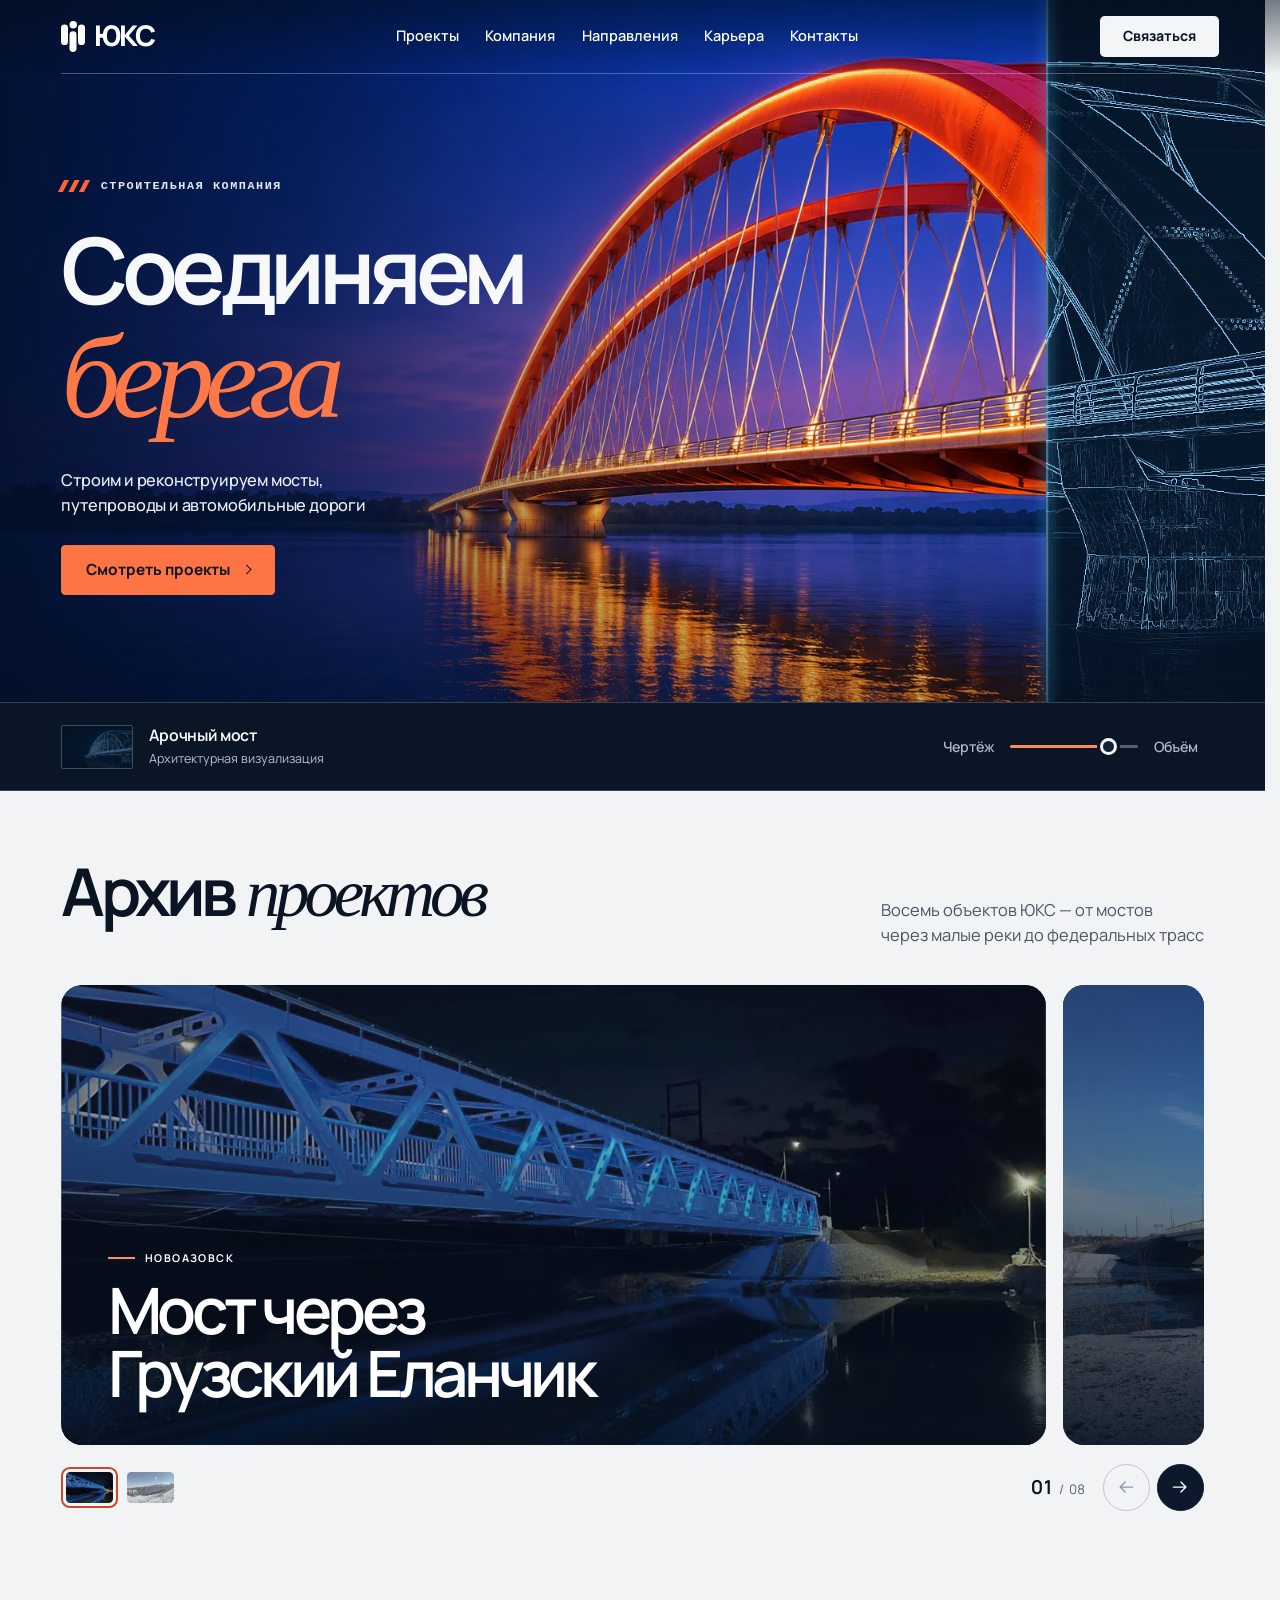
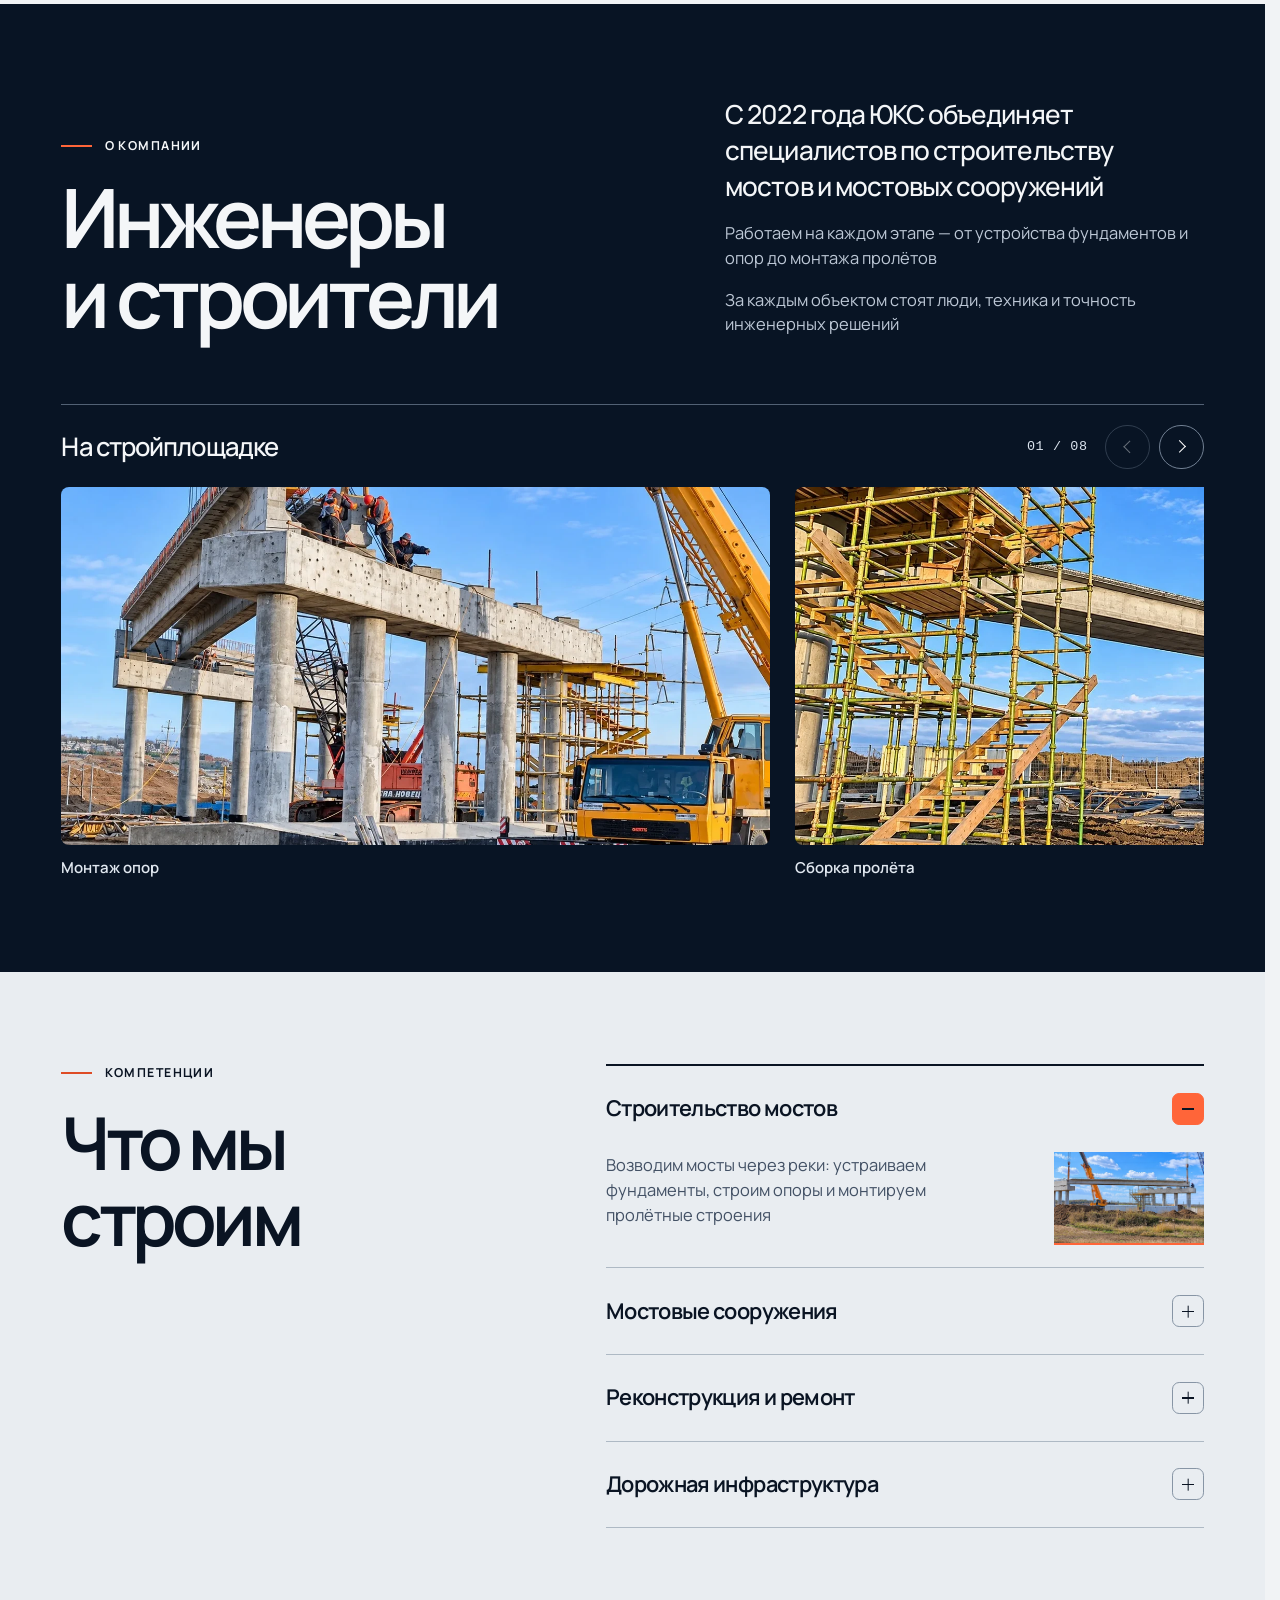
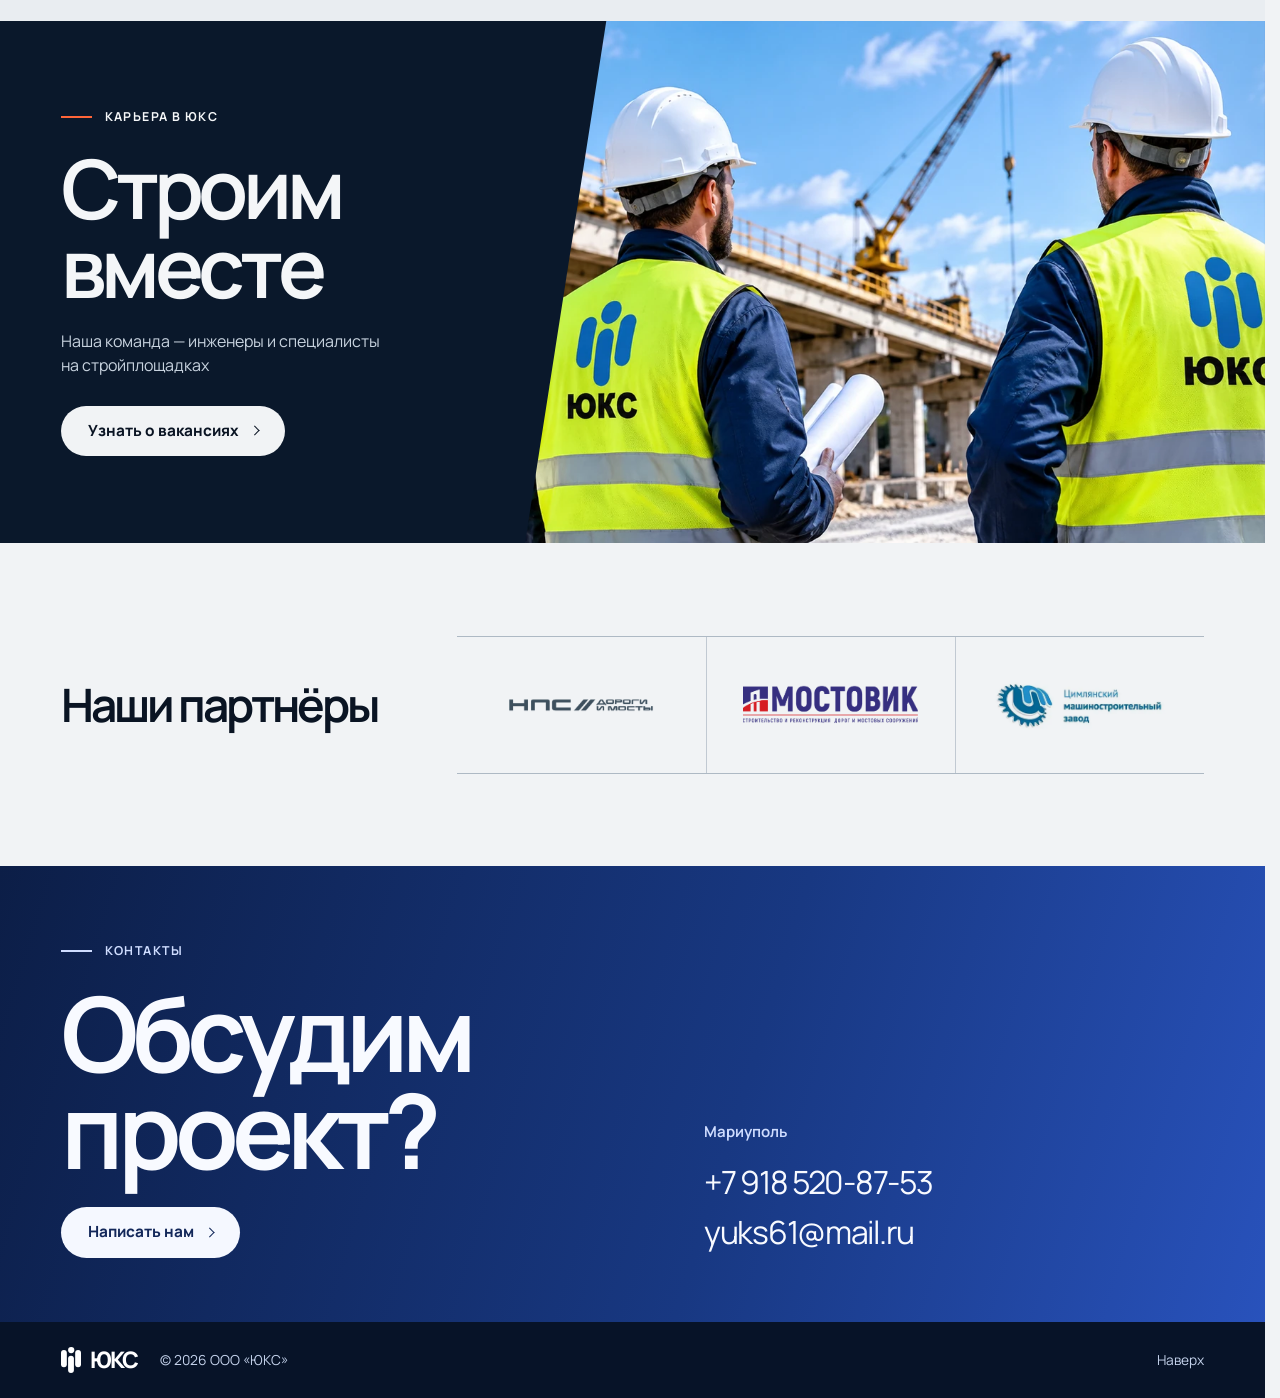
==== custom-design/index.html @ 638c7a61 "Publish both YUKS site designs and a shared preview page" ====
<!doctype html>
<html lang="ru">
<head>
  <meta charset="utf-8">
  <meta name="viewport" content="width=device-width, initial-scale=1">
  <meta name="theme-color" content="#081424">
  <meta name="description" content="Строительство, реконструкция и ремонт мостов: проекты, команда и контакты ЮКС">
  <title>ЮКС — мосты и транспортная инфраструктура</title>
  <link rel="icon" href="assets/favicon.svg" type="image/svg+xml">
  <link rel="preload" as="image" href="assets/bridge-atlas.webp" fetchpriority="high">
  <link rel="stylesheet" href="styles.css">
  <link rel="stylesheet" href="bridge-details.css">
  <link rel="stylesheet" href="chapters.css">
  <link rel="stylesheet" href="projects.css">
  <link rel="stylesheet" href="contact.css">
  <script src="app.js" defer></script>
  <script src="bridge-details.js" defer></script>
  <script src="motion.js" defer></script>
  <script src="projects.js" defer></script>
  <script src="contact.js" defer></script>
</head>
<body>
  <a class="skip" href="#main">Перейти к содержанию</a>
  <header class="mast" id="mast">
    <div class="frame mast-inner">
      <a class="brand" href="#home" aria-label="ЮКС — на главную"><img src="assets/logo-mark-white.svg" width="26" height="34" alt=""><span>ЮКС</span></a>
      <nav class="primary-nav" id="primary-nav" aria-label="Основное меню">
        <a href="#projects">Проекты</a><a href="#company">Компания</a><a href="#services">Направления</a><a href="#career">Карьера</a><a href="#contacts">Контакты</a>
      </nav>
      <div class="mast-actions">
        <button class="contact-top" type="button" data-contact aria-haspopup="dialog">Связаться</button>
        <button class="menu-switch" type="button" aria-expanded="false" aria-controls="primary-nav" aria-label="Открыть меню"><i></i><i></i></button>
      </div>
    </div>
  </header>
  <main id="main">
    <section class="hero" id="home" aria-labelledby="hero-title">
      <div class="bridge-stage">
        <div class="bridge-media" id="bridge-media">
          <div class="bridge-optics">
            <img class="bridge-render" width="1672" height="941" src="assets/bridge-atlas.webp" alt="Визуализация оранжевого арочного моста над рекой в синий час" fetchpriority="high">
            <div class="bridge-drawing" aria-hidden="true">
              <img width="1672" height="941" src="assets/bridge-lines.webp" alt="">
              <svg class="structure-notes" viewBox="0 0 1672 941" preserveAspectRatio="xMidYMid slice" aria-hidden="true">
                <g><circle cx="1380" cy="178" r="4"/><path d="M1380 178l-70 86h-164"/><text x="1146" y="251">Несущая арка</text></g>
                <g><circle cx="1294" cy="389" r="4"/><path d="M1294 389l58 -55h172"/><text x="1360" y="321">Подвески</text></g>
                <g><circle cx="1070" cy="593" r="4"/><path d="M1070 593l55 90h178"/><text x="1130" y="712">Пролётное строение</text></g>
              </svg>
            </div>
            <div class="scan-rule" aria-hidden="true"></div>
          </div>
          <div class="bridge-points" role="group" aria-label="Устройство моста"></div>
        </div>
        <div class="hero-shade" aria-hidden="true"></div>
        <div class="frame hero-inner">
          <div class="hero-copy">
            <p class="category hero-category"><span class="engine-mark" aria-hidden="true"></span>Строительная компания</p>
            <h1 id="hero-title"><span class="word-mask"><span>Соединяем</span></span> <span class="word-mask serif"><em>берега</em></span></h1>
            <p class="hero-lede">Строим и реконструируем мосты,<br> путепроводы и автомобильные дороги</p>
            <a class="pill hero-cta" href="#projects">Смотреть проекты</a>
          </div>
        </div>
      </div>
      <div class="instrument">
        <div class="frame instrument-inner">
          <div class="figure-credit">
            <img width="80" height="45" src="assets/bridge-lines.webp" alt="">
            <div><b>Арочный мост</b><span>Архитектурная визуализация</span></div>
          </div>
          <div class="compare-tools" role="group" aria-label="Сравнение чертежа и визуализации моста">
            <button type="button" data-mix="0" aria-controls="bridge-media">Чертёж</button>
            <label class="mix-control"><span class="sr-only">Переход от чертежа к объёмному виду</span><input type="range" min="0" max="100" step="1" value="100" aria-controls="bridge-media" id="bridge-mix"></label>
            <button type="button" data-mix="100" aria-controls="bridge-media">Объём</button>
          </div>
        </div>
      </div>
    </section>
    <section class="paper section projects" id="projects" aria-labelledby="projects-title">
      <div class="frame">
        <div class="section-heading" data-reveal="sequence">
          <h2 id="projects-title">Архив <em>проектов</em></h2>
          <p>Восемь объектов ЮКС — от мостов<br class="wide-only"> через малые реки до федеральных трасс</p>
        </div>
        <div id="project-catalog" data-reveal="panorama"></div>
        <noscript><p>Среди объектов ЮКС — мост через Кальмиус в Калиновке, сооружения на трассе А-289 и мост через Грузский Еланчик в Ивановке</p></noscript>
      </div>
    </section>
    <section class="company section" id="company" aria-labelledby="company-title">
      <div class="frame">
        <div class="company-grid">
          <div class="company-title" data-reveal="sequence">
            <p class="category"><span class="rule"></span>О компании</p>
            <h2 id="company-title">Инженеры<br> и строители</h2>
          </div>
          <div class="company-lede" data-reveal="sequence">
            <p>С 2022 года ЮКС объединяет специалистов по строительству мостов и мостовых сооружений</p>
            <p>Работаем на каждом этапе — от устройства фундаментов и опор до монтажа пролётов</p>
            <p>За каждым объектом стоят люди, техника и точность инженерных решений</p>
          </div>
        </div>
        <div class="field-gallery" data-gallery role="region" aria-label="Фоторепортаж со стройплощадки">
          <div class="gallery-top" data-reveal="sequence"><h3>На стройплощадке</h3><div class="gallery-tools"><span data-count>01 / 08</span><button type="button" class="round" data-prev aria-label="Предыдущая фотография"><i class="chevron back"></i></button><button type="button" class="round" data-next aria-label="Следующая фотография"><i class="chevron"></i></button></div></div>
          <div class="photo-track" data-track aria-label="Фотографии стройплощадки">
            <figure><img src="assets/about-construction.webp" width="1365" height="1022" loading="lazy" alt="Краны над бетонными опорами моста"><figcaption>Монтаж опор</figcaption></figure>
            <figure><img src="assets/gallery/slide-2.webp" width="1365" height="1022" loading="lazy" alt="Строительные леса и кран у мостового пролёта"><figcaption>Сборка пролёта</figcaption></figure>
            <figure><img src="assets/gallery/slide-3.webp" width="1365" height="1022" loading="lazy" alt="Автокран поднимает бетонную конструкцию"><figcaption>Подъём конструкции</figcaption></figure>
            <figure><img src="assets/gallery/slide-4.webp" width="1365" height="1022" loading="lazy" alt="Краны устанавливают длинную мостовую балку"><figcaption>Установка балки</figcaption></figure>
            <figure><img src="assets/gallery/slide-5.webp" width="935" height="701" loading="lazy" alt="Монтажник в страховочной привязи"><figcaption>Работа на высоте</figcaption></figure>
            <figure><img src="assets/gallery/slide-6.webp" width="941" height="705" loading="lazy" alt="Подъёмник под мостовым полотном"><figcaption>Под мостовым полотном</figcaption></figure>
            <figure><img src="assets/gallery/slide-7.webp" width="1086" height="814" loading="lazy" alt="Кран поднимает арматурный каркас"><figcaption>Армирование опоры</figcaption></figure>
            <figure><img src="assets/gallery/slide-8.webp" width="1365" height="1022" loading="lazy" alt="Бригада укладывает арматуру мостового полотна"><figcaption>Работа с арматурой</figcaption></figure>
          </div>
        </div>
      </div>
    </section>
    <section id="services" class="section paper" aria-labelledby="services-title">
      <div class="frame service-grid">
        <div data-reveal><p class="category"><span class="rule"></span>Компетенции</p><h2 id="services-title">Что мы<br> строим</h2></div>
        <div class="service-list" data-reveal>
          <details open>
            <summary>Строительство мостов<span aria-hidden="true"></span></summary>
            <div class="service-panel"><div class="service-body">
              <p>Возводим мосты через реки: устраиваем фундаменты, строим опоры и монтируем пролётные строения</p>
              <div class="service-photo"><img src="assets/gallery/slide-4.webp" alt="Монтаж мостовой балки двумя кранами" width="1365" height="1022" loading="lazy" decoding="async"></div>
            </div></div>
          </details>
          <details>
            <summary>Мостовые сооружения<span aria-hidden="true"></span></summary>
            <div class="service-panel"><div class="service-body">
              <p>Строим путепроводы и другие инженерные сооружения в составе транспортной инфраструктуры</p>
              <div class="service-photo"><img src="assets/gallery/slide-2.webp" alt="Строительные леса у мостового пролёта" width="1365" height="1022" loading="lazy" decoding="async"></div>
            </div></div>
          </details>
          <details>
            <summary>Реконструкция и ремонт<span aria-hidden="true"></span></summary>
            <div class="service-panel"><div class="service-body">
              <p>При реконструкции мостовых переходов демонтируем старые конструкции и устанавливаем новые</p>
              <div class="service-photo"><img src="assets/projects/kalinovka.webp" alt="Обновлённый мост через Кальмиус в Калиновке" width="1760" height="679" loading="lazy" decoding="async"></div>
            </div></div>
          </details>
          <details>
            <summary>Дорожная инфраструктура<span aria-hidden="true"></span></summary>
            <div class="service-panel"><div class="service-body">
              <p>Участвуем в развитии автомобильных дорог и транспортных коридоров, включая мостовые сооружения на федеральных трассах</p>
              <div class="service-photo"><img src="assets/projects/a289.webp" alt="Вид сверху на трассу А-289" width="1058" height="939" loading="lazy" decoding="async"></div>
            </div></div>
          </details>
        </div>
      </div>
    </section>
    <section class="career" id="career" aria-labelledby="career-title">
      <div class="frame career-grid">
        <div class="career-photo"><img data-reveal="panorama" src="assets/team-workers.webp" width="1785" height="735" loading="lazy" alt="Специалисты ЮКС на стройплощадке у моста"></div>
        <div class="career-copy" data-reveal="sequence">
          <p class="category"><span class="rule"></span>Карьера в ЮКС</p>
          <h2 id="career-title">Строим<br> вместе</h2>
          <p>Наша команда — инженеры и специалисты на стройплощадках</p>
          <button class="pill accent" type="button" data-contact="Вакансии" aria-haspopup="dialog">Узнать о вакансиях</button>
        </div>
      </div>
    </section>
    <section class="section partners paper" id="partners" aria-labelledby="partners-title">
      <div class="frame">
        <h2 class="partner-heading" id="partners-title" data-reveal>Наши партнёры</h2>
        <ul class="partner-list" data-reveal="sequence">
          <li><img src="assets/partner-nps.webp" alt="НПС — Дороги и мосты" width="360" height="180" loading="lazy"></li>
          <li><img src="assets/partner-mostovik.webp" alt="Мостовик" width="361" height="78" loading="lazy"></li>
          <li><img src="assets/partner-tsmz.webp" alt="Цимлянский машиностроительный завод" width="371" height="118" loading="lazy"></li>
        </ul>
      </div>
    </section>
  </main>
  <footer id="contacts" class="footer">
    <div class="frame">
      <div class="footer-main">
        <div data-reveal="sequence"><p class="category"><span class="rule"></span>Контакты</p><h2>Обсудим<br> проект?</h2><button class="pill accent" type="button" data-contact aria-haspopup="dialog">Написать нам</button></div>
        <address data-reveal="sequence"><span>Мариуполь</span><a href="tel:+79185208753">+7 918 520-87-53</a><a href="mailto:yuks61@mail.ru">yuks61@mail.ru</a></address>
      </div>
      <div class="footer-end"><a class="brand" href="#home" aria-label="ЮКС — на главную"><img src="assets/logo-mark-white.svg" width="22" height="29" alt=""><span>ЮКС</span></a><small>© 2026 ООО «ЮКС»</small><a href="#home">Наверх</a></div>
    </div>
  </footer>
  <dialog id="contact-dialog" aria-labelledby="contact-dialog-title"></dialog>
</body>
</html>
---- custom-design/styles.css ----
@font-face {
  font-family: Manrope;
  src: url("assets/fonts/manrope-variable.ttf") format("truetype");
  font-weight: 200 800;
  font-display: swap;
}

:root {
  --paper: #f1f3f5;
  --ink: #0a1423;
  --sub: #495664;
  --signal: #ff6539;
  --dark: #081424;
  --gutter: clamp(1.15rem, 4.8vw, 6.25rem);
  --header: 4.6rem;
  --ease: cubic-bezier(.2,.78,.22,1);
  font: 100%/1.5 Manrope, -apple-system, BlinkMacSystemFont, "Segoe UI", sans-serif;
  font-optical-sizing: auto;
  color: var(--ink);
  background: var(--paper);
  scroll-behavior: smooth;
  scroll-padding-top: calc(var(--header) + .65rem);
  scrollbar-gutter: stable;
}

*, *::before, *::after { box-sizing: border-box; }
body, h1, h2, h3, p, ul, figure { margin: 0; }
body { min-width: 0; }
a { color: inherit; text-decoration: none; }
button, input, textarea, select { font: inherit; }
button { cursor: pointer; }
img { display: block; max-width: 100%; }
:focus-visible { outline: 3px solid #287ebb; outline-offset: 4px; }
.hero :focus-visible, .mast :focus-visible, .company :focus-visible, .career :focus-visible, .footer :focus-visible { outline-color: var(--signal); }
::selection { color: #081424; background: #ff6539; }
.skip { position: fixed; top: .6rem; left: 1rem; z-index: 20; transform: translateY(-180%); background: var(--signal); color: var(--ink); padding: .65rem 1rem; border-radius: .5rem; }
.skip:focus { transform: none; }
.frame { width: min(calc(100% - var(--gutter) * 2), 97rem); margin-inline: auto; }
.paper { background: var(--paper); }
.section { padding-block: clamp(4.65rem, 7.2vw, 8.2rem); }
.category { display: flex; align-items: center; gap: .8rem; font-size: .77rem; font-weight: 700; line-height: 1.45; letter-spacing: .115em; text-transform: uppercase; }
.rule { display: inline-block; flex: 0 0 1.9rem; width: 1.9rem; height: 2px; background: var(--signal); }
.paper .rule { background: #de4c26; }
h1, h2, h3 { text-wrap: balance; }
h2 { font-size: clamp(3.05rem, 5.15vw, 6.15rem); font-weight: 650; line-height: 1.035; letter-spacing: -.065em; }
.pill, .contact-top {
  display: inline-flex; align-items: center; justify-content: center; min-height: 3.15rem; padding: .8rem 1.65rem;
  border: 0; border-radius: 100vw; font-weight: 730; font-size: .96rem; line-height: 1.3;
  transition: background .2s, transform .24s var(--ease), color .2s;
}
.accent { background: var(--signal); color: #111728; }
.accent:hover { background: #ff875d; }
.pill:active, .contact-top:active, .round:active { transform: scale(.96); }

.mast { position: fixed; inset: 0 0 auto; z-index: 8; color: white; transition: background .3s, box-shadow .3s; }
.mast.is-solid, .mast.menu-open { background: rgb(7 18 33 / 94%); backdrop-filter: blur(19px) saturate(1.2); box-shadow: 0 5px 22px rgb(13 20 15 / .09); }
.mast-inner { display: flex; align-items: center; justify-content: space-between; gap: 2rem; min-height: var(--header); border-bottom: 1px solid rgb(255 255 255 / .29); }
.is-solid .mast-inner, .menu-open .mast-inner { border-bottom-color: transparent; }
.brand { display: inline-flex; align-items: center; gap: .55rem; flex-shrink: 0; width: max-content; color: #fff; }
.brand img { height: 1.96rem; width: auto; }
.brand span { font-size: 1.78rem; font-weight: 800; letter-spacing: -.075em; line-height: 1; }
.primary-nav, .mast-actions { display: flex; align-items: center; }
.primary-nav { gap: clamp(1rem, 2.05vw, 2.75rem); }
.primary-nav a { position: relative; font-size: .91rem; font-weight: 570; padding-block: .65rem; }
.primary-nav a::after { content: ""; position: absolute; bottom: .36rem; left: 0; right: 0; height: 1px; background: var(--signal); transform: scaleX(0); transform-origin: left; transition: transform .25s var(--ease); }
.primary-nav a:hover::after, .primary-nav a:focus-visible::after, .primary-nav a[aria-current="location"]::after { transform: scaleX(1); }
.mast-actions { gap: .6rem; }
.contact-top { min-height: 2.6rem; padding: .65rem 1.35rem; border: 1px solid rgb(255 255 255 / .6); background: rgb(25 31 27 / .15); color: #fff; font-size: .88rem; }
.contact-top:hover { background: white; color: var(--ink); }
.menu-switch { display: none; }

.gallery-tools { display: flex; align-items: center; gap: .55rem; }
.gallery-tools [data-count] { font-variant-numeric: tabular-nums; white-space: nowrap; }
.round { display: grid; place-items: center; width: 2.8rem; height: 2.8rem; padding: 0; border: 1px solid rgb(255 255 255 / .48); border-radius: 50%; color: white; background: rgb(18 26 22 / .25); transition: transform .2s var(--ease), background .2s, opacity .2s; }
.round:hover:enabled { background: rgb(255 255 255 / .2); }
.round:disabled { opacity: .38; cursor: default; }
.chevron { display: block; width: .58rem; height: .58rem; border-top: 1.7px solid currentColor; border-right: 1.7px solid currentColor; transform: translateX(-.13rem) rotate(45deg); }
.chevron.back { transform: translateX(.13rem) rotate(-135deg); }
.section-heading { display: flex; justify-content: space-between; align-items: flex-end; gap: 2rem; margin-bottom: clamp(2rem, 3.6vw, 3.75rem); }
.section-heading p { color: var(--sub); font-size: 1.03rem; line-height: 1.5; padding-bottom: .2rem; }
.projects { padding-top: clamp(3.5rem, 5.15vw, 6rem); }
.company, .footer { background: var(--dark); color: #f4f5ed; }
.company-grid, .service-grid { display: grid; grid-template-columns: 1fr 1fr; gap: clamp(2rem, 8vw, 10rem); }
.company-title h2, .service-grid h2, .career h2, .footer h2 { margin-top: 1.45rem; }
.company-lede { align-self: end; max-width: 39rem; }
.company-lede p:first-child { font-size: clamp(1.4rem, 2.05vw, 2.25rem); letter-spacing: -.036em; line-height: 1.38; font-weight: 520; }
.company-lede p + p { margin-top: 1.05rem; font-size: 1.03rem; color: #c3cbc4; }
.field-gallery { margin-top: clamp(3.3rem, 5.2vw, 6.25rem); border-top: 1px solid #49534b; }
.gallery-top { padding: 1.25rem 0 1.1rem; display: flex; justify-content: space-between; align-items: center; gap: 1rem; }
.gallery-top h3 { font-size: clamp(1.35rem, 2vw, 2rem); line-height: 1.2; font-weight: 550; letter-spacing: -.035em; }
.gallery-tools [data-count] { font-size: .84rem; margin-right: .55rem; color: #d6ded6; }
.photo-track { display: flex; gap: clamp(.75rem, 1.3vw, 1.4rem); overflow-x: auto; scroll-snap-type: x mandatory; scrollbar-width: none; overscroll-behavior-x: contain; cursor: grab; }
.photo-track::-webkit-scrollbar { display: none; }
.photo-track figure { position: relative; flex: 0 0 52%; min-width: 0; overflow: hidden; border-radius: 1rem; aspect-ratio: 1.76; background: #384439; scroll-snap-align: start; }
.photo-track img { width: 100%; height: 100%; object-fit: cover; object-position: center 55%; }
.photo-track figcaption { position: absolute; inset: auto 0 0; padding: 3rem 1.35rem 1.1rem; background: linear-gradient(transparent, rgb(8 14 11 / .8)); font-size: 1rem; font-weight: 600; }
.service-grid { grid-template-columns: .88fr 1.12fr; }
.service-list { border-top: 1px solid #adb4aa; }
.service-list details { border-bottom: 1px solid #b7beb4; }
.service-list summary { display: flex; align-items: center; justify-content: space-between; gap: 1rem; min-height: 5rem; padding-block: 1.1rem; font-size: clamp(1.15rem, 1.7vw, 1.9rem); letter-spacing: -.03em; font-weight: 630; cursor: pointer; list-style: none; }
.service-list summary::-webkit-details-marker { display: none; }
.service-list summary span { position: relative; flex: 0 0 2rem; height: 2rem; border: 1px solid #aab1a6; border-radius: 50%; transition: background .25s; }
.service-list summary span::before, .service-list summary span::after { content: ""; position: absolute; top: calc(50% - .6px); left: 30%; width: 40%; height: 1.35px; background: var(--ink); }
.service-list summary span::after { rotate: 90deg; transition: rotate .22s var(--ease); }
.service-list details[open] summary span { background: #e0ebcd; }
.service-list details[open] summary span::after { rotate: 0deg; }
.service-list details p { color: var(--sub); max-width: 34rem; margin: -.2rem 2.5rem 1.5rem 0; font-size: 1.03rem; }
.career { background: var(--paper); color: #f6f7f0; }
.career-grid { display: grid; grid-template-columns: 1.1fr 1fr; overflow: hidden; border-radius: 1.4rem; background: #263429; }
.career-photo { min-height: 26rem; overflow: hidden; position: relative; }
.career-photo img { position: absolute; width: 100%; height: 100%; object-fit: cover; object-position: 65% center; }
.career-copy { align-self: center; padding: clamp(2.25rem, 4.3vw, 5rem); }
.career-copy > p:not(.category) { color: #d1d9cd; margin: 1.35rem 0 1.8rem; }
.partner-heading { font-size: clamp(2.2rem, 3.6vw, 4.2rem); }
.partner-list { margin-top: 2rem; border-block: 1px solid #c6cbbf; display: grid; grid-template-columns: repeat(3,1fr); list-style: none; padding: 0; }
.partner-list li { display: grid; place-items: center; padding: 1rem 2rem; min-height: 8.5rem; }
.partner-list li + li { border-left: 1px solid #c6cbbf; }
.partner-list img { width: auto; height: auto; max-height: 5rem; max-width: min(95%, 13rem); mix-blend-mode: multiply; }
.footer { padding: clamp(3.8rem,6vw,7.2rem) 0 0; }
.footer-main { display: grid; grid-template-columns: 1.2fr 1fr; gap: 2rem; align-items: end; padding-bottom: clamp(3.25rem, 5vw, 6rem); }
.footer-main .pill { margin-top: 1.8rem; }
.footer address { display: flex; flex-direction: column; align-items: flex-start; gap: .3rem; font-style: normal; padding-bottom: .2rem; }
.footer address span { color: #bbc6b9; margin-bottom: .7rem; }
.footer address a { font-size: clamp(1.45rem, 2.5vw, 3rem); letter-spacing: -.04em; line-height: 1.4; }
.footer address a:hover, .footer-end > a:last-child:hover { color: var(--signal); }
.footer-end { display: flex; align-items: center; gap: 1.4rem; padding-block: 1.6rem; border-top: 1px solid #49534b; }
.footer-end .brand img { height: 1.6rem; }
.footer-end .brand span { font-size: 1.42rem; }
.footer-end small, .footer-end > a:last-child { color: #cad3ca; font-size: .86rem; }
.footer-end > a:last-child { margin-left: auto; }

@media (max-width: 52rem) {
  :root { --header: 4.15rem; }
  .mast-inner { gap: 1rem; }
  .menu-switch { display: flex; flex-direction: column; gap: 5px; align-items: center; justify-content: center; width: 2.8rem; height: 2.8rem; appearance: none; border: 1px solid rgb(255 255 255 / .5); border-radius: 50%; background: transparent; color: white; }
  .menu-switch i { display: block; width: 16px; height: 1.5px; background: currentColor; transition: transform .2s var(--ease); }
  .menu-open .menu-switch i:first-child { transform: translateY(3.25px) rotate(45deg); }
  .menu-open .menu-switch i:last-child { transform: translateY(-3.25px) rotate(-45deg); }
  .primary-nav { display: none; position: absolute; inset: 100% 0 auto; padding: .5rem var(--gutter) 1.1rem; background: #081424; border-radius: 0 0 1.2rem 1.2rem; box-shadow: 0 1.4rem 2.6rem rgb(0 0 0 / .18); max-height: calc(100dvh - var(--header)); overflow-y: auto; }
  .menu-open .primary-nav { display: grid; gap: 0; animation: menu-in .23s var(--ease); }
  @keyframes menu-in { from { opacity: .2; translate: 0 -.5rem; } }
  .primary-nav a { display: block; padding: .8rem 0; font-size: 1.05rem; }
  .primary-nav a + a { border-top: 1px solid #344355; }
  .primary-nav a::after { display: none; }
  .company-grid, .service-grid { gap: 2.5rem; }
}
@media (max-width: 43rem) {
  :root { --gutter: clamp(1.15rem, 5.2vw, 2rem); scrollbar-gutter: auto; }
  .brand img { height: 1.6rem; }
  .brand span { font-size: 1.55rem; }
  .contact-top { min-height: 2.65rem; padding-inline: 1.05rem; }
  h2 { font-size: clamp(2.7rem, 9vw, 3.95rem); }
  .section { padding-block: 3.8rem; }
  .projects { padding-top: 3.1rem; }
  .section-heading, .company-grid, .service-grid, .career-grid, .footer-main { display: grid; grid-template-columns: minmax(0,1fr); }
  .section-heading { align-items: start; gap: .9rem; margin-bottom: 1.75rem; }
  .wide-only { display: none; }
  .company-grid, .service-grid { gap: 1.6rem; }
  .company-title h2, .service-grid h2, .career h2, .footer h2 { margin-top: 1rem; }
  .field-gallery { margin-top: 2.5rem; }
  .gallery-top { padding-top: 1rem; }
  .gallery-top h3 { font-size: 1.18rem; }
  .gallery-tools { gap: .3rem; }
  .gallery-tools [data-count] { margin-right: .3rem; font-size: .74rem; }
  .photo-track figure { flex-basis: 86%; aspect-ratio: 1.33; }
  .service-list summary { min-height: 4.1rem; }
  .career-photo { min-height: auto; aspect-ratio: 1.58; }
  .career-copy { padding: 2.1rem 1.4rem 2.4rem; }
  .partner-list li { min-height: 5.5rem; padding: .65rem; }
  .partner-list img { max-height: 3rem; }
  .footer-main { gap: 2.25rem; }
  .footer-end { gap: .75rem; }
}
@media (max-width: 23rem) {
  .gallery-tools [data-count] { display: none; }
}
@media (prefers-reduced-motion: reduce) {
  :root { scroll-behavior: auto; }
  *, *::before, *::after { animation-duration: .01ms !important; animation-delay: 0s !important; transition-duration: .01ms !important; scroll-behavior: auto !important; }
}
@media (prefers-reduced-transparency: reduce), (prefers-contrast: more) {
  .mast, .mast.is-solid, .mast.menu-open { background: #081424; backdrop-filter: none; }
  .round { background: #081424; border-color: #fff; }
}

/* The rendering and the registered drawing share one optical plane. */
.sr-only { position: absolute; width: 1px; height: 1px; padding: 0; margin: -1px; overflow: hidden; clip-path: inset(50%); white-space: nowrap; }
.mast { background: linear-gradient(180deg, rgb(3 14 29 / .53), transparent); }
.mast-inner { border-bottom-color: rgb(220 234 251 / .3); }
.brand { gap: .56rem; }
.mast .brand span { font-weight: 800; }
.contact-top { color: #0b1728; background: #f3f5f7; border-color: transparent; border-radius: .3rem; padding-inline: 1.35rem; }
.contact-top:hover { color: #0a1423; background: var(--signal); }
.hero { --mix: 100%; background: #071629; color: #f7f8fa; }
.bridge-stage { position: relative; isolation: isolate; overflow: hidden; --bridge-camera: translate3d(var(--drift-x, 0px), var(--drift-y, 0px), 0) scale(var(--bridge-zoom, 1)); }
.bridge-media, .bridge-optics, .bridge-drawing, .bridge-optics img, .structure-notes, .hero-shade { position: absolute; inset: 0; width: 100%; height: 100%; }
.bridge-media { overflow: hidden; background: #0a2250; transform: translate3d(0, var(--depth-scroll, 0px), 0); }
.bridge-optics { transform: var(--bridge-camera); }
.bridge-optics img { object-fit: cover; object-position: center; }
.bridge-drawing { clip-path: inset(0 0 0 var(--mix)); }
.structure-notes { opacity: var(--note-opacity, 0); fill: #e5f4ff; font-family: ui-monospace, Consolas, monospace; font-size: 18px; letter-spacing: .025em; }
.structure-notes path { fill: none; stroke: #c6e4ff; stroke-width: 1.3; }
.structure-notes circle { fill: #ff804e; stroke: #ffa37e; stroke-width: 1; }
.scan-rule { position: absolute; left: var(--mix); inset-block: 0; width: 1px; opacity: 0; pointer-events: none; background: #a3e2ff; box-shadow: 0 0 13px 3px #56c9ff85; }
.hero.is-comparing .scan-rule { opacity: .8; }
.hero-shade { pointer-events: none; background: linear-gradient(90deg, rgb(4 14 36 / .86) 0%, rgb(5 15 42 / .62) 24%, rgb(4 15 35 / .22) 45%, transparent 63%), linear-gradient(0deg, rgb(4 16 32 / .3), transparent 18%); }
.hero-inner { min-height: clamp(37.5rem, 78svh, 57rem); display: flex; align-items: center; position: relative; padding-block: calc(var(--header) + 2.3rem) 2.5rem; pointer-events: none; }
.hero-copy { max-width: 65%; pointer-events: auto; transform: translate3d(0,var(--depth-copy, 0px),0); }
.hero-category { font-family: ui-monospace, Consolas, monospace; font-size: .74rem; font-weight: 550; line-height: 1.45; letter-spacing: .13em; color: #e3e8f4; margin-bottom: clamp(1.5rem, 2.3vw, 2.8rem); }
.engine-mark { width: 1.65rem; height: .75rem; display: inline-block; transform: skew(-27deg); border-inline: 5px solid var(--signal); position: relative; }
.engine-mark::after { content: ""; position: absolute; inset: 0 auto 0 50%; width: 5px; translate: -50% 0; background: var(--signal); }
.hero h1 { font-size: clamp(4.3rem, 7.15vw, 9rem); letter-spacing: -.071em; line-height: .99; font-weight: 650; }
.word-mask { display: block; width: max-content; max-width: 100%; overflow: hidden; padding: .07em .07em .09em 0; margin-block: -.07em -.09em; }
.word-mask > * { display: block; }
.word-mask.serif { margin-top: -.02em; padding-bottom: .2em; margin-bottom: -.16em; overflow: visible; }
.serif em { color: #ff7948; font-family: Georgia, "Times New Roman", serif; font-weight: 400; font-style: italic; font-size: 1.29em; letter-spacing: -.076em; line-height: .97; }
.hero-lede { font-size: clamp(1.02rem, 1.26vw, 1.32rem); font-weight: 510; line-height: 1.55; letter-spacing: -.012em; color: #ebeff8; margin-block: clamp(1.45rem, 2.2vw, 2.3rem) clamp(1.4rem, 2.1vw, 2.1rem); }
.hero-cta { pointer-events: auto; min-height: 3.1rem; padding-inline: 1.55rem; background: #ff7445; color: #101827; border-radius: .28rem; }
.hero-cta:hover { background: #ffa079; transform: translateY(-2px); }
.hero-cta:active { transform: scale(.97); }
.instrument { background: #0a1626; border-block: 1px solid #354254; }
.instrument-inner { min-height: 5.45rem; display: flex; align-items: center; justify-content: space-between; gap: 1.25rem; }
.figure-credit, .compare-tools { display: flex; align-items: center; }
.figure-credit { gap: 1rem; }
.figure-credit img { width: 4.45rem; height: 2.75rem; border: 1px solid #3a5066; object-fit: cover; border-radius: .12rem; }
.figure-credit b, .figure-credit span { display: block; }
.figure-credit b { font-size: .99rem; font-weight: 640; letter-spacing: -.02em; }
.figure-credit span { margin-top: .12rem; font-size: .78rem; color: #b3c2d3; }
.compare-tools { gap: .65rem; }
.compare-tools button { background: transparent; border: 0; min-height: 2.75rem; padding: .4rem .35rem; color: #adbbcb; font-weight: 560; font-size: .89rem; transition: color .2s; }
.compare-tools button[aria-pressed="true"], .compare-tools button:hover { color: #fff; }
.mix-control { display: grid; width: clamp(6rem, 10vw, 10rem); align-items: center; position: relative; height: 2.75rem; }
.mix-control input { width: 100%; margin: 0; height: 2.75rem; appearance: none; background: transparent; cursor: ew-resize; accent-color: #ff8152; }
.mix-control input::-webkit-slider-runnable-track { height: 3px; border-radius: 2px; background: linear-gradient(90deg, #ff895a var(--mix), #526177 var(--mix)); }
.mix-control input::-webkit-slider-thumb { appearance: none; width: 1.06rem; height: 1.06rem; border-radius: 100%; margin-top: calc((3px - 1.06rem) / 2); border: 3px solid #f9f6f1; background: #112337; box-shadow: 0 0 0 3px #0a1626; }
.mix-control input::-moz-range-track { height: 3px; background: #526177; }
.mix-control input::-moz-range-progress { height: 3px; background: #ff895a; }
.mix-control input::-moz-range-thumb { width: .75rem; height: .75rem; border-radius: 50%; border: 3px solid #f9f6f1; background: #112337; }
.projects .section-heading { align-items: end; }
.projects .section-heading h2 { letter-spacing: -.073em; }

@media (prefers-reduced-motion: no-preference) {
  .hero-category, .hero-lede, .hero-cta { animation: hero-rise .85s var(--ease) backwards; }
  .hero-lede { animation-delay: .19s; }
  .hero-cta { animation-delay: .29s; }
  .word-mask > * { animation: headline-in 1.15s cubic-bezier(.16,.78,.22,1) backwards; }
  .word-mask.serif > * { animation-delay: .12s; }
  @keyframes headline-in { from { opacity: 0; transform: translateY(.33em) rotate(2deg); transform-origin: left bottom; } to { opacity: 1; transform: none; } }
  @keyframes hero-rise { from { opacity: 0; translate: 0 .75rem; } to { opacity: 1; translate: 0 0; } }
}
@media (min-width: 43.01rem) and (max-width: 62rem) {
  .hero h1 { font-size: clamp(3.9rem, 7.6vw, 5.7rem); }
  .hero-inner { min-height: clamp(33rem, 72svh, 42rem); }
}
@media (max-width: 43rem) {
  .mast { background: #081729; }
  .mast-inner { border-bottom-color: #354254; }
  .menu-switch { border-radius: .3rem; }
  .contact-top { padding-inline: .95rem; }
  .bridge-stage { background: #081729; }
  .hero-inner { display: block; min-height: auto; padding-top: calc(var(--header) + clamp(2rem, 6.3vw, 3.2rem)); padding-bottom: clamp(14rem, 52vw, 23rem); }
  .hero-copy { max-width: none; }
  .hero-category { font-size: .69rem; margin-bottom: 1.08rem; }
  .hero h1 { font-size: clamp(3.28rem, 11.65vw, 5rem); }
  .serif em { font-size: 1.27em; }
  .hero-lede { font-size: 1rem; line-height: 1.48; margin-block: 1rem 1.1rem; }
  .hero-cta { min-height: 2.8rem; font-size: .87rem; padding-inline: 1.15rem; }
  .bridge-media { inset: auto 0 0; height: clamp(17rem, 68vw, 29rem); mask-image: linear-gradient(0deg, #000 0% 64%, transparent 100%); }
  .bridge-optics img { object-position: center; }
  .hero-shade { background: none; }
  .structure-notes { font-size: 24px; }
  .instrument-inner { padding-block: .75rem; min-height: 4.4rem; gap: .6rem; }
  .figure-credit { gap: .55rem; }
  .figure-credit img { display: none; }
  .figure-credit b { font-size: .9rem; }
  .figure-credit span { font-size: .69rem; }
  .compare-tools { gap: .25rem; }
  .mix-control { width: clamp(3.3rem, 13vw, 5.4rem); }
  .compare-tools button { font-size: .78rem; }
}
@media (max-width: 23rem) {
  .instrument-inner { flex-wrap: wrap; gap: .15rem .55rem; }
  .figure-credit span { max-width: 8.5rem; line-height: 1.22; }
  .compare-tools button { padding-inline: .15rem; }
}
@media (hover: hover) and (pointer: fine) and (min-width: 700px) and (prefers-reduced-motion: no-preference) {
  .bridge-stage { --bridge-zoom: 1.055; }
}
@media (prefers-reduced-motion: reduce) { .bridge-optics, .bridge-media, .hero-copy { transform: none; } }

@media (prefers-reduced-motion: no-preference) {
  .pill::after {
    content: "";
    width: .48em;
    height: .48em;
    margin-left: .8em;
    border: solid currentColor;
    border-width: 1.6px 1.6px 0 0;
    transform: rotate(45deg);
    transition: transform .3s var(--ease);
  }
  .pill:is(:hover, :focus-visible)::after { transform: translateX(.23em) rotate(45deg); }
  .compare-tools button { position: relative; }
  .compare-tools button::after {
    content: "";
    position: absolute;
    inset: auto .35rem .35rem;
    height: 2px;
    background: var(--signal);
    transform: scaleX(0);
    transition: transform .35s var(--ease);
  }
  .compare-tools button[aria-pressed="true"]::after { transform: scaleX(1); }
  .gallery-tools .round .chevron { transition: translate .22s var(--ease); }
  .gallery-tools .round:enabled:hover .chevron { translate: 2px 0; }
  .gallery-tools .round:enabled:hover .chevron.back { translate: -2px 0; }
}
@media (max-width: 52rem) and (prefers-reduced-motion: no-preference) {
  @supports (transition-behavior: allow-discrete) {
    .primary-nav {
      opacity: 0;
      clip-path: inset(0 0 100% round 0 0 1.2rem 1.2rem);
      transition: opacity .24s, clip-path .4s var(--ease), display .4s allow-discrete;
    }
    .menu-open .primary-nav {
      opacity: 1;
      animation: none;
      clip-path: inset(0 0 0 round 0 0 1.2rem 1.2rem);
    }
    @starting-style {
      .menu-open .primary-nav { opacity: 0; clip-path: inset(0 0 100% round 0 0 1.2rem 1.2rem); }
    }
  }
}
@media (prefers-contrast: more), (prefers-reduced-transparency: reduce) { .mast, .mast.is-solid, .mast.menu-open { background: #07121e; } }
---- custom-design/bridge-details.css ----
.bridge-points {
  position: absolute;
  z-index: 2;
  pointer-events: none;
  transform-origin: center;
  transform: translate3d(0, var(--depth-scroll, 0px), 0) var(--bridge-camera);
}

.bridge-point {
  position: absolute;
  display: grid;
  place-items: center;
  width: 2.75rem;
  height: 2.75rem;
  margin: 0;
  border: 0;
  padding: 0;
  border-radius: 50%;
  transform: translate(-50%, -50%);
  background: none;
  color: #fff;
  cursor: pointer;
  pointer-events: none;
  -webkit-tap-highlight-color: transparent;
}
.bridge-points.is-ready .bridge-point { pointer-events: auto; }
.bridge-point-plus {
  display: grid;
  place-items: center;
  width: 1.48rem;
  height: 1.48rem;
  border: 1px solid rgb(255 255 255 / .9);
  border-radius: 50%;
  background: #13253dcc;
  box-shadow: 0 0 0 .24rem rgb(7 21 37 / .3), 0 2px 9px #0715256e;
  opacity: 0;
  scale: .78;
  transition: color .14s, background-color .14s, box-shadow .14s, scale .22s, opacity .18s;
}
.bridge-points.is-ready .bridge-point-plus { opacity: 1; scale: 1; }
.bridge-point-plus::before, .bridge-point-plus::after,
.bridge-callout-close::before, .bridge-callout-close::after {
  content: "";
  position: absolute;
  width: .53rem;
  height: 1.5px;
  background: currentColor;
}
.bridge-point-plus::after { transform: rotate(90deg); }
.bridge-point[aria-expanded=true] .bridge-point-plus,
.bridge-point:focus-visible .bridge-point-plus {
  border-color: white;
  background: #fff;
  color: #101e30;
  box-shadow: 0 0 0 .23rem #f674489c, 0 2px 9px #07152555;
}
.bridge-point:focus-visible, .bridge-callout-close:focus-visible {
  outline: 2px solid white;
  outline-offset: -2px;
}
@media (hover: hover) {
  .bridge-point:hover .bridge-point-plus { scale: 1.12; background: #fff; color: #14243b; }
}
.bridge-point:active .bridge-point-plus { scale: .92; }

.bridge-callout {
  box-sizing: border-box;
  position: absolute;
  z-index: 3;
  width: min(15.75rem, calc(100% - 1.5rem));
  margin: 0;
  padding: .85rem 1rem 1rem;
  border: 1px solid #6a7e91;
  border-top: 2px solid #ff7f53;
  border-radius: .25rem;
  background: #101e31f5;
  color: #f4f7fb;
  box-shadow: 0 .55rem 2rem #05132655;
  opacity: 0;
  scale: .96;
  pointer-events: none;
  transition: opacity .18s ease, scale .22s cubic-bezier(.2,.7,.25,1);
}
.bridge-callout.is-open {
  opacity: 1;
  scale: 1;
  pointer-events: auto;
  transition-delay: 0s;
}
.bridge-callout-head { display: flex; align-items: center; justify-content: space-between; gap: .75rem; }
.bridge-callout #bridge-callout-title {
  margin: 0;
  color: inherit;
  font-family: inherit;
  font-weight: 650;
  font-size: 1.04rem;
  line-height: 1.25;
  letter-spacing: -.025em;
}
.bridge-callout #bridge-callout-copy {
  margin: .48rem 0 0;
  color: #d6dfea;
  font-size: .92rem;
  font-weight: 450;
  line-height: 1.4;
}
.bridge-callout-close {
  position: relative;
  display: grid;
  flex: none;
  place-items: center;
  width: 2rem;
  height: 2rem;
  margin: -.35rem -.4rem -.25rem 0;
  padding: 0;
  border: 0;
  border-radius: 50%;
  background: transparent;
  color: #eaf1fb;
  cursor: pointer;
}
.bridge-callout-close::before, .bridge-callout-close::after { width: .7rem; }
.bridge-callout-close::before { transform: rotate(45deg); }
.bridge-callout-close::after { transform: rotate(-45deg); }
.bridge-callout-close:hover { background: #30435c; }

@media (prefers-reduced-motion: no-preference) {
  .bridge-points.is-ready .bridge-point-plus {
    animation: bridge-point-arrive .34s cubic-bezier(.2,.7,.25,1) calc(var(--point-order) * 55ms) backwards;
  }
  @keyframes bridge-point-arrive { from { opacity: 0; scale: .75; } }
}
@media (prefers-reduced-motion: reduce) {
  .bridge-point-plus, .bridge-callout { transition: none; }
  .bridge-points .bridge-point .bridge-point-plus, .bridge-callout { scale: 1; }
}
@media (prefers-reduced-transparency: reduce), (prefers-contrast: more) {
  .bridge-point-plus, .bridge-callout { background: #102036; }
}
---- custom-design/chapters.css ----
/* Company and field photography */
.company {
  background: #081424;
  color: #f4f6f8;
}
.company .rule, .career .rule { background: #ff6539; }
.company-grid { grid-template-columns: 1.08fr .92fr; align-items: end; }
.company-title h2, .career h2 {
  font-size: clamp(3.3rem, 6.4vw, 7.6rem);
  line-height: .97;
  font-weight: 640;
}
.company-lede p:first-child { max-width: 26ch; }
.company-lede p + p { color: #bdc8d6; }
.field-gallery { border-color: #526174; }
.gallery-tools [data-count] {
  color: #dce5ef;
  font-family: ui-monospace, Consolas, monospace;
  letter-spacing: .045em;
}
.field-gallery .round { background: transparent; border-color: #718093; }
.field-gallery .round:hover:enabled { background: #24354c; }
.photo-track { gap: clamp(.8rem, 2vw, 2rem); }
.photo-track figure {
  display: flex;
  flex-direction: column;
  flex-basis: 62%;
  aspect-ratio: auto;
  border-radius: 0;
  background: transparent;
}
.photo-track img { height: auto; aspect-ratio: 1.98; border-radius: .5rem; }
.photo-track figcaption {
  position: static;
  padding: .8rem 0 0;
  color: #e1e8f0;
  background: transparent;
  font-size: .94rem;
}

/* The four engineering disciplines */
#services { background: #e9edf1; }
.service-grid { grid-template-columns: .85fr 1.15fr; align-items: start; }
.service-grid h2 { font-size: clamp(3rem, 5.7vw, 6.7rem); font-weight: 640; }
.service-list {
  --service-time: .39s;
  --service-ease: cubic-bezier(.23, .74, .25, 1);
  container-type: inline-size;
  border-top: 2px solid #0a1423;
}
.service-list details { border-color: #aeb9c4; }
.service-list summary { min-height: 5.35rem; position: relative; }
.service-list summary:focus-visible { outline: 2px solid #1c577e; outline-offset: 2px; }
.service-list summary span {
  color: #0a1423;
  border-color: #8795a5;
  border-radius: .45rem;
  transition: background-color .2s ease, border-color .2s ease, transform .18s ease;
}
.service-list summary span::after {
  transform-origin: center;
  transition: rotate var(--service-time) var(--service-ease);
}
.service-list summary:active span { transform: scale(.93); }
.service-list details[open] summary span { background: #ff6539; border-color: #ff6539; }
.service-list summary:hover { color: #394e65; }
.service-panel { min-height: 0; overflow: hidden; }
.service-body {
  display: grid;
  grid-template-columns: minmax(0, 1fr) clamp(6rem, 25%, 11.25rem);
  align-items: start;
  gap: clamp(1.15rem, 3.1vw, 3rem);
  padding: 0 0 1.4rem;
}
.service-list details p {
  margin: 0;
  max-width: 42ch;
  color: #435165;
  line-height: 1.52;
}
.service-photo {
  position: relative;
  overflow: hidden;
  aspect-ratio: 1.6;
  background-color: #c6d0d9;
}
.service-photo img { width: 100%; height: 100%; object-fit: cover; }
.service-photo::after {
  content: "";
  position: absolute;
  inset: auto 0 0;
  height: 2px;
  background: #ff6539;
  transform-origin: left;
}
@container (max-width: 24rem) {
  .service-body { grid-template-columns: minmax(0, 1fr) minmax(4.3rem, 27%); gap: .85rem; }
  .service-photo { aspect-ratio: .92; }
  .service-list details p { font-size: 1rem; }
}
@supports selector(details::details-content) {
  @media (prefers-reduced-motion: no-preference) {
    .service-list details::details-content {
      display: grid;
      grid-template-rows: 0fr;
      content-visibility: hidden;
      transition: grid-template-rows var(--service-time) var(--service-ease),
        content-visibility var(--service-time) allow-discrete;
    }
    .service-list details[open]::details-content {
      grid-template-rows: 1fr;
      content-visibility: visible;
    }
    .service-body p { opacity: 0; transform: translateY(-.38rem); transition: opacity .25s ease, transform .32s var(--service-ease); }
    .service-photo img { transform: scale(1.075); transition: transform var(--service-time) var(--service-ease); }
    .service-photo::after { transform: scaleX(0); transition: transform var(--service-time) var(--service-ease); }
    details[open] > .service-panel .service-body p { opacity: 1; transform: none; }
    details[open] > .service-panel .service-photo img,
    details[open] > .service-panel .service-photo::after { transform: none; }
  }
}
@media (prefers-reduced-motion: reduce) {
  .service-list summary span, .service-list summary span::after { transition: none; }
  .service-list summary:active span { transform: none; }
}

/* Team panorama */
.career { background: #0a182b; color: #f4f6f8; }
.career-grid {
  width: min(100%, 120rem);
  grid-template-columns: minmax(0, .83fr) minmax(0, 1.17fr);
  background: transparent;
  border-radius: 0;
}
.career-photo {
  grid-area: 1 / 2;
  min-height: 29rem;
  clip-path: polygon(11% 0, 100% 0, 100% 100%, 0 100%);
}
.career-photo img { object-position: 53% center; }
.career-copy {
  grid-area: 1 / 1;
  padding: clamp(3.5rem, 6.8vw, 8.5rem) 1rem clamp(3.5rem, 6.8vw, 8.5rem) max(var(--gutter), calc((100vw - 97rem) / 2));
}
.career-copy > p:not(.category) { max-width: 33ch; color: #c8d3df; }
.career .accent { background: #f1f3f5; color: #0a1423; }
.career .accent:hover { background: #ff875f; }

/* Partners and contact */
.partners { background: #f1f3f5; }
.partner-heading { font-weight: 650; }
.partner-list { border-color: #aeb9c4; }
.partner-list li + li { border-color: #c1c9d2; }
.footer {
  overflow: clip;
  color: #f8faff;
  background: linear-gradient(107deg, #0c1e47 0%, #183882 57%, #2953be 100%);
}
.footer .category { color: #cfddff; }
.footer .rule { background: currentColor; }
.footer .accent { background: #f5f8ff; color: #13285a; }
.footer .accent:hover { background: #dbe7ff; }
.footer-main { grid-template-columns: 1.1fr .9fr; }
.footer h2 { font-size: clamp(4rem, 8.1vw, 9.3rem); line-height: .94; font-weight: 675; }
.footer address span { color: #cfddff; font-size: .94rem; font-weight: 650; }
.footer address a { text-decoration-thickness: .06em; text-underline-offset: .15em; }
.footer address a:hover { color: #e2ebff; text-decoration-line: underline; }
.footer :focus-visible { outline-color: #fff; }
.footer-end { position: relative; isolation: isolate; color: #fff; border: 0; }
.footer-end::before { content: ""; position: absolute; inset: 0 -100vw; z-index: -1; background: #071328; }
.footer-end small, .footer-end > a:last-child { color: #c5d3ec; }
.footer-end > a:last-child:hover { color: #fff; text-decoration: underline; text-underline-offset: .2em; }

@media (min-width: 64rem) {
  .partners > .frame { display: grid; grid-template-columns: 1fr 2.15fr; align-items: center; gap: 3rem; }
  .partner-list { margin-top: 0; }
}
@media (max-width: 54rem) {
  .career-grid { grid-template-columns: minmax(0, 1fr); }
  .career-photo { grid-area: 1 / 1; min-height: 0; aspect-ratio: 2.44; clip-path: none; }
  .career-copy { grid-area: 2 / 1; padding: 2.85rem var(--gutter) 3.5rem; }
}
@media (max-width: 43rem) {
  .company-grid, .service-grid, .career-grid, .footer-main { grid-template-columns: minmax(0, 1fr); }
  .company-title h2, .service-grid h2, .career h2 { font-size: clamp(3rem, 10.8vw, 4.8rem); }
  .photo-track figure { flex-basis: 86%; }
  .photo-track img { aspect-ratio: 1.46; }
  .service-list summary { min-height: 4.35rem; }
  .career-photo { aspect-ratio: 1.88; }
  .career-copy { padding-block: 2.45rem 3.35rem; }
  .career-copy > p:not(.category) { max-width: 40ch; }
  .footer h2 { font-size: clamp(3.6rem, 13vw, 5.8rem); }
}
---- custom-design/projects.css ----
.projects .section-heading {
  align-items: baseline;
  margin-bottom: clamp(1.5rem, 2.65vw, 3.45rem);
}
#projects-title em {
  margin-inline-start: .065em;
  font: italic 1.04em/.98 Georgia, "Times New Roman", serif;
  letter-spacing: -.073em;
}
.project-swiper {
  --peek: clamp(5.5rem, 11vw, 11rem);
  --gap: clamp(.65rem, 1.3vw, 1.35rem);
  --rounding: clamp(.8rem, 1.65vw, 1.65rem);
  min-width: 0;
}
.project-track {
  display: flex;
  gap: var(--gap);
  overflow-x: auto;
  overscroll-behavior-x: contain;
  scroll-snap-type: x mandatory;
  scrollbar-width: none;
  border-radius: var(--rounding);
  cursor: grab;
  user-select: none;
}
.project-track::-webkit-scrollbar, .project-thumbs::-webkit-scrollbar { display: none; }
.project-track.is-dragging { scroll-snap-type: none; cursor: grabbing; }
.project-slide {
  position: relative;
  isolation: isolate;
  flex: 0 0 calc(100% - var(--peek) - var(--gap));
  min-width: 0;
  height: clamp(21rem, min(36vw, 57svh), 39rem);
  overflow: hidden;
  border-radius: var(--rounding);
  background: #122336;
  scroll-snap-align: start;
}
.project-slide:last-child { flex-basis: 100%; }
.project-slide::after {
  content: "";
  position: absolute;
  inset: 0;
  pointer-events: none;
  background: linear-gradient(0deg, rgb(4 14 30 / 86%), rgb(4 14 30 / 5%) 72%),
              linear-gradient(90deg, rgb(9 17 32 / 35%), transparent 68%);
}
.project-photo {
  position: absolute;
  inset: 0;
  width: 100%;
  height: 100%;
  object-fit: cover;
  object-position: var(--subject, 50% 50%);
  pointer-events: none;
}
[data-project="novoazovsk"] { --subject: 50% 53%; --mobile-subject: 70% 50%; }
[data-project="kalinovka"] { --subject: 42% 50%; --mobile-subject: 36% 50%; }
[data-project="a289"] { --subject: 50% 24%; --mobile-subject: 73% 50%; }
[data-project="ivanovka"] { --mobile-subject: 47% 50%; }
[data-project="sartana"] { --subject: 50% 58%; --mobile-subject: 66% 50%; }
[data-project="staraya-laspa"] { --subject: 50% 62%; --mobile-subject: 57% 50%; }
[data-project="pavlopol"] { --subject: 50% 63%; --mobile-subject: 50% 57%; }
[data-project="mariupol"] { --subject: 50% 63%; --mobile-subject: 65% 50%; }
.project-overlay {
  position: absolute;
  z-index: 1;
  inset: auto clamp(1.5rem, 3.6vw, 4.3rem) clamp(1.6rem, 3.2vw, 4rem);
  color: white;
}
.project-place {
  display: flex;
  align-items: center;
  gap: .65rem;
  margin-bottom: clamp(.65rem, .9vw, 1.05rem);
  font: 680 clamp(.67rem, .82vw, .86rem)/1.5 Manrope, sans-serif;
  letter-spacing: .13em;
  text-transform: uppercase;
}
.project-place::before { content: ""; width: 1.7rem; height: 2px; background: #ff8c63; }
.project-name {
  max-width: 16ch;
  font-size: clamp(3rem, 5vw, 6.1rem);
  font-weight: 610;
  letter-spacing: -.067em;
  line-height: .99;
  text-wrap: balance;
}
.project-caption { margin-top: .9rem; line-height: 1.35; font-weight: 550; font-size: clamp(.875rem, 1.05vw, 1.125rem); }
.project-toolbar {
  display: flex;
  align-items: center;
  justify-content: space-between;
  gap: 1.25rem;
  margin: clamp(.85rem, 1.35vw, 1.35rem) 0 0;
}
.project-thumbs {
  display: flex;
  align-items: center;
  min-width: 0;
  gap: clamp(.2rem, .35vw, .45rem);
  overflow-x: auto;
  overscroll-behavior-x: contain;
  scrollbar-width: none;
  padding: 4px;
  margin-inline-start: -4px;
}
.project-thumb {
  position: relative;
  flex: 0 0 clamp(2.7rem, 4.4vw, 4.5rem);
  height: clamp(2.25rem, 3.2vw, 3.35rem);
  padding: 3px;
  border-radius: .55rem;
  border: 2px solid transparent;
  background: transparent;
  transition: border-color .28s, transform .28s var(--ease);
}
.project-thumb img {
  width: 100%;
  height: 100%;
  object-fit: cover;
  border-radius: .26rem;
  filter: saturate(.62);
  opacity: .68;
  transition: filter .28s, opacity .28s;
}
.project-thumb[aria-current="true"] { border-color: #cc4827; }
.project-thumb[aria-current="true"] img, .project-thumb:hover img { opacity: 1; filter: none; }
.project-thumb:focus-visible { outline-offset: 0; }
.project-nav { display: flex; align-items: center; flex-shrink: 0; gap: clamp(.35rem, .55vw, .7rem); }
.project-count { display: inline-flex; align-items: baseline; gap: .35em; margin-inline-end: clamp(.25rem, .85vw, 1.1rem); white-space: nowrap; font-variant-numeric: tabular-nums; }
.project-count span:first-child { font-weight: 650; font-size: clamp(1.15rem, 1.5vw, 1.65rem); letter-spacing: -.05em; }
.project-count span + span { font-size: .82rem; color: #546070; }
.project-prev, .project-next {
  display: grid;
  place-items: center;
  width: clamp(2.75rem, 3.65vw, 3.5rem);
  height: clamp(2.75rem, 3.65vw, 3.5rem);
  padding: 0;
  border: 1px solid #0c192d;
  border-radius: 50%;
  color: #fff;
  background: #0c192d;
  transition: background-color .23s, color .23s, border-color .23s, transform .23s;
}
.project-prev:disabled, .project-next:disabled { border-color: #bec6d0; color: #8b98a7; background: transparent; cursor: default; }
.project-nav svg { width: 45%; height: 45%; }
.project-info { margin-top: .6rem; }
.project-info-toggle {
  width: fit-content;
  min-height: 2.75rem;
  display: flex;
  gap: .65rem;
  align-items: center;
  list-style: none;
  cursor: pointer;
  font-weight: 650;
  font-size: .9rem;
}
.project-info-toggle::-webkit-details-marker { display: none; }
.project-info-toggle::after {
  content: "";
  width: .52rem;
  height: .52rem;
  border-bottom: 1.5px solid;
  border-right: 1.5px solid;
  transform: translateY(-.13rem) rotate(45deg);
  transition: transform .3s var(--ease);
}
.project-info[open] .project-info-toggle::after { transform: translateY(.15rem) rotate(225deg); }
.project-info-copy {
  display: grid;
  gap: .8rem;
  margin-block: .6rem .4rem;
  border-top: 1px solid #bfccd7;
  padding-block: 1.6rem .5rem;
  color: #3b4a5c;
}
.project-info-copy h4 { margin: 0 0 .55rem; max-width: 25ch; color: var(--ink); font-size: clamp(1.5rem, 2.2vw, 2.4rem); line-height: 1.13; letter-spacing: -.045em; }
.project-info-copy p { max-width: 70ch; }
@media (min-width: 52rem) {
  .project-info-copy { grid-template-columns: .8fr 1.2fr; gap: .8rem clamp(2rem, 5vw, 6.5rem); }
  .project-info-copy h4 { grid-row: 1 / span 8; }
}
@media (hover: hover) {
  .project-nav button:enabled:hover { background: #ff7449; border-color: #ff7449; color: var(--ink); }
  .project-info-toggle:hover { color: #a73c21; }
}
@media (prefers-reduced-motion: no-preference) {
  .project-photo { scale: 1.045; transition: scale .95s cubic-bezier(.2,.65,.25,1); }
  .project-slide.is-current .project-photo { scale: 1; }
  .project-overlay { opacity: 0; translate: 0 .85rem; transition: opacity .27s ease, translate .6s var(--ease); }
  .is-current .project-overlay { opacity: 1; translate: 0 0; transition-delay: .11s; }
  .project-nav button:enabled:active, .project-thumb:active { transform: scale(.94); }
  .project-info[open] .project-info-copy { animation: project-story .42s var(--ease); }
  @keyframes project-story { from { opacity: 0; translate: 0 .6rem; } }
}
@media (max-width: 43rem) {
  .project-swiper { --peek: clamp(1.05rem, 6.8vw, 2.5rem); --gap: .5rem; }
  .project-slide { height: clamp(18rem, min(107vw, 56svh), 29rem); }
  .project-photo { object-position: var(--mobile-subject, 50% 50%); }
  .project-overlay { inset: auto 1.2rem 1.45rem; }
  .project-place { font-size: .66rem; }
  .project-name { max-width: 15ch; font-size: clamp(2.1rem, 8.7vw, 3.65rem); line-height: 1.035; }
  .project-toolbar { gap: .55rem; flex-wrap: wrap; }
  .project-thumbs { flex: 1 0 100%; }
  .project-thumb { flex: 1 0 calc((100% - 7 * .2rem) / 8); height: clamp(2rem, 9.8vw, 3.25rem); min-width: 0; padding: 2px; }
  .project-nav { width: 100%; justify-content: flex-end; }
  .project-count { margin-right: auto; }
  .project-info { margin-top: .12rem; }
}
---- custom-design/contact.css ----
html:has(#contact-dialog[open]) { overflow: hidden; }

#contact-dialog {
  position: fixed;
  inset: 0;
  width: 100%;
  max-width: none;
  height: 100%;
  height: 100dvh;
  max-height: none;
  padding: clamp(1rem, 3vw, 3rem);
  margin: 0;
  overflow: hidden;
  border: 0;
  background: transparent;
  color: #0a1423;
  font-family: inherit;
}
#contact-dialog[open] { display: grid; place-items: center; }
#contact-dialog::backdrop { background: rgb(5 13 24 / 68%); backdrop-filter: blur(5px); transition: opacity .23s ease-out; }
#contact-dialog.is-retiring::backdrop { opacity: 0; }
@starting-style { #contact-dialog[open]::backdrop { opacity: 0; } }
#contact-dialog, #contact-dialog * { box-sizing: border-box; }
#contact-dialog [hidden] { display: none; }

.contact-card {
  display: grid;
  grid-template-columns: minmax(0, .76fr) minmax(0, 1.24fr);
  width: min(100%, 64rem);
  min-height: 0;
  max-height: 100%;
  overflow: hidden;
  border-radius: 1.1rem;
  background: #f8f9f9;
  box-shadow: 0 2.5rem 8rem rgb(1 9 20 / 35%);
}
.contact-info {
  display: flex;
  flex-direction: column;
  justify-content: space-between;
  min-width: 0;
  min-height: 0;
  background: #071525;
  color: #f4f6f8;
}
.contact-wordmark {
  display: flex;
  gap: .5rem;
  align-items: center;
  margin: 2.3rem 0 0 2rem;
  font-size: 1.7rem;
  font-weight: 800;
  letter-spacing: -.07em;
  line-height: 1;
}
.contact-wordmark img { width: 1.45rem; height: 1.9rem; }
.contact-drawing {
  flex: 1;
  min-height: 3rem;
  margin-block: .4rem;
  background: url('assets/bridge-lines.webp') 72% 54% / auto 108% no-repeat;
  -webkit-mask-image: linear-gradient(transparent, black 18%, black 82%, transparent);
  mask-image: linear-gradient(transparent, black 18%, black 82%, transparent);
}
.contact-address {
  display: grid;
  justify-items: start;
  gap: .2rem;
  padding: 1.1rem 0 0;
  margin: 0 2rem 2.1rem;
  border-top: 1px solid #495c70;
  font-style: normal;
}
.contact-address span { margin-bottom: .3rem; color: #becbd7; font-size: .88rem; }
.contact-address a { font-size: clamp(1rem, 1.6vw, 1.45rem); font-weight: 540; line-height: 1.35; letter-spacing: -.035em; }
.contact-address a:hover, .contact-direct a:hover { text-decoration: underline; text-underline-offset: .18em; }

.contact-handle, .contact-direct { display: none; }
.contact-scroll {
  min-width: 0;
  min-height: 0;
  overflow: auto;
  overscroll-behavior: contain;
  padding: clamp(1.6rem, 3.4vw, 3.35rem);
}
.contact-heading { display: flex; align-items: center; justify-content: space-between; gap: .75rem; margin-bottom: 1.85rem; }
#contact-dialog-title {
  margin: 0;
  font-size: clamp(2rem, 3.7vw, 3.2rem);
  line-height: 1;
  letter-spacing: -.07em;
  font-weight: 680;
}
#contact-dialog-title:focus { outline: 0; }
.contact-close {
  display: grid;
  place-items: center;
  flex: 0 0 2.75rem;
  width: 2.75rem;
  height: 2.75rem;
  padding: 0;
  border: 1px solid #cad2d9;
  border-radius: 50%;
  background: transparent;
  color: #15283c;
  cursor: pointer;
  transition: background-color .18s, transform .18s ease-out;
}
.contact-close::before, .contact-close::after { content: ""; grid-area: 1 / 1; width: 1rem; height: 1.6px; background: currentColor; transform: rotate(45deg); }
.contact-close::after { transform: rotate(-45deg); }
.contact-fields { display: grid; gap: 1.35rem; min-width: 0; }
.contact-draft { display: grid; gap: 1.35rem; min-width: 0; }
.contact-topics {
  position: relative;
  isolation: isolate;
  display: grid;
  grid-template-columns: repeat(3,minmax(0,1fr));
  min-width: 0;
  padding: .2rem;
  margin: 0 0 .3rem;
  border: 1px solid #d1d8de;
  border-radius: .6rem;
  background: #e9edf1;
}
.contact-topics legend, .contact-topics input {
  position: absolute;
  width: 1px;
  height: 1px;
  clip-path: inset(50%);
  overflow: hidden;
  white-space: nowrap;
}
.contact-topics label { position: relative; z-index: 1; display: flex; cursor: pointer; -webkit-tap-highlight-color: transparent; }
.contact-topics label span {
  display: grid;
  flex: 1;
  place-items: center;
  min-height: 2.65rem;
  padding: .2rem;
  border-radius: .4rem;
  color: #4a5a69;
  font-size: .96rem;
  font-weight: 650;
  transition: color .16s ease;
}
.contact-topics input:checked + span { color: #0a1423; }
.contact-tab-marker {
  position: absolute;
  inset: .2rem auto .2rem 0;
  width: 100px;
  border-radius: .4rem;
  pointer-events: none;
  transform-origin: left center;
  background: #fff;
  box-shadow: 0 1px 3px rgb(16 37 60 / 15%);
}
.contact-tab-marker::after {
  content: "";
  position: absolute;
  inset: auto 32% 0;
  height: 3px;
  border-radius: 2px;
  background: #ec562e;
}
.contact-topics input:focus-visible + span { outline: 2px solid #2675a4; outline-offset: 2px; }

.contact-field {
  display: grid;
  align-content: start;
  gap: .48rem;
  min-width: 0;
  font-size: .94rem;
  font-weight: 650;
  line-height: 1.4;
}
.contact-field small { color: #5b6877; font-size: .75rem; font-weight: 480; }
.contact-field input, .contact-field textarea {
  display: block;
  width: 100%;
  min-width: 0;
  margin: 0;
  border: 1px solid #acb6c0;
  border-radius: .5rem;
  background: #fff;
  color: #0a1423;
  padding: .78rem .9rem;
  font: inherit;
  font-size: 1rem;
  font-weight: 450;
  line-height: 1.45;
}
.contact-field textarea { resize: vertical; }
.contact-message textarea { min-height: 8.2rem; }
.contact-field input::placeholder, .contact-field textarea::placeholder { color: #62717e; opacity: 1; }
.contact-row { display: grid; grid-template-columns: 1.12fr 1fr; gap: .85rem; min-width: 0; }
#contact-dialog :is(input,textarea,button,a,summary):focus-visible { outline: 2px solid #2675a4; outline-offset: 3px; }
.contact-field :user-invalid { border-color: #a73522; }
.contact-actions { display: flex; align-items: center; flex-wrap: wrap; gap: .45rem 1.2rem; }
.contact-actions button { min-height: 2.85rem; border: 0; font-family: inherit; cursor: pointer; line-height: 1.15; transition: transform .18s ease-out, background-color .18s, color .18s; }
.contact-submit {
  padding: .85rem 1.4rem;
  border-radius: .45rem;
  background: #ff6539;
  color: #0a1423;
  font-size: .98rem;
  font-weight: 740;
}
.contact-copy { padding: .45rem .1rem; background: transparent; color: #314456; font-size: .86rem; font-weight: 590; text-decoration: underline; text-underline-offset: .2em; }
.contact-note, .contact-status { margin: -.65rem 0 0; color: #4c5b6a; font-size: .83rem; line-height: 1.45; font-weight: 450; }
.contact-status { color: #203d57; font-weight: 600; }
.contact-status:empty { display: none; }
@media (hover: hover) {
  .contact-submit:hover { background: #ff794f; }
  .contact-close:hover { background: #e4e9ed; }
  .contact-copy:hover { color: #0a1423; }
}
.contact-actions button:active, .contact-close:active { transform: scale(.975); }

@media (max-width: 48rem) {
  #contact-dialog { padding: max(.55rem, env(safe-area-inset-top)) 0 0; }
  #contact-dialog[open] { place-items: end center; }
  .contact-card { display: flex; flex-direction: column; width: min(100%, 36rem); border-radius: 1.3rem 1.3rem 0 0; }
  .contact-info { display: none; }
  .contact-handle {
    display: grid;
    flex: 0 0 1.85rem;
    place-items: center;
    margin-inline: 2.5rem;
    user-select: none;
    touch-action: none;
    cursor: grab;
  }
  .contact-handle:active { cursor: grabbing; }
  .contact-handle span { display: block; width: 2.45rem; height: .27rem; border-radius: 2rem; background: #a0aab4; }
  .contact-scroll { padding: 0 clamp(1rem, 5vw, 1.8rem) calc(.8rem + env(safe-area-inset-bottom)); }
  .contact-heading { margin-bottom: .45rem; }
  #contact-dialog-title { font-size: clamp(1.97rem, 6.7vw, 2.5rem); }
  .contact-fields, .contact-draft { gap: 1rem; }
  .contact-topics { margin-bottom: .15rem; }
  .contact-topics label span { font-size: .9rem; }
  .contact-field { font-size: .88rem; gap: .32rem; }
  .contact-field input, .contact-field textarea { padding: .65rem .7rem; }
  .contact-message textarea { min-height: 6.2rem; height: 6.2rem; }
  .contact-row { gap: .65rem; }
  .contact-actions { gap: .22rem .9rem; }
  .contact-note, .contact-status { margin-top: -.5rem; }
  .contact-direct { display: block; margin-top: .8rem; border-top: 1px solid #d3d9de; font-size: .86rem; color: #374a5b; }
  .contact-direct summary { width: fit-content; padding: .65rem .2rem .35rem 0; cursor: pointer; }
  .contact-direct address { display: flex; flex-wrap: wrap; gap: .2rem 1.1rem; padding: .25rem 0 .5rem; font-style: normal; }
}
@media (max-width: 25rem) {
  .contact-row { grid-template-columns: minmax(0, 1fr); }
  .contact-actions { gap: .2rem .8rem; }
  .contact-submit { padding-inline: 1rem; }
}
@media (prefers-contrast: more) {
  .contact-field input, .contact-field textarea, .contact-close { border: 2px solid #0a1423; }
  .contact-topics input:checked + span { outline: 1px solid #0a1423; }
}
@media (prefers-reduced-transparency: reduce) {
  #contact-dialog::backdrop { background: rgb(5 13 24 / 90%); backdrop-filter: none; }
}
@media (prefers-reduced-motion: reduce) {
  .contact-tab-marker, .contact-draft { transition-property: none; }
  .contact-actions button:active, .contact-close:active { transform: none; }
}
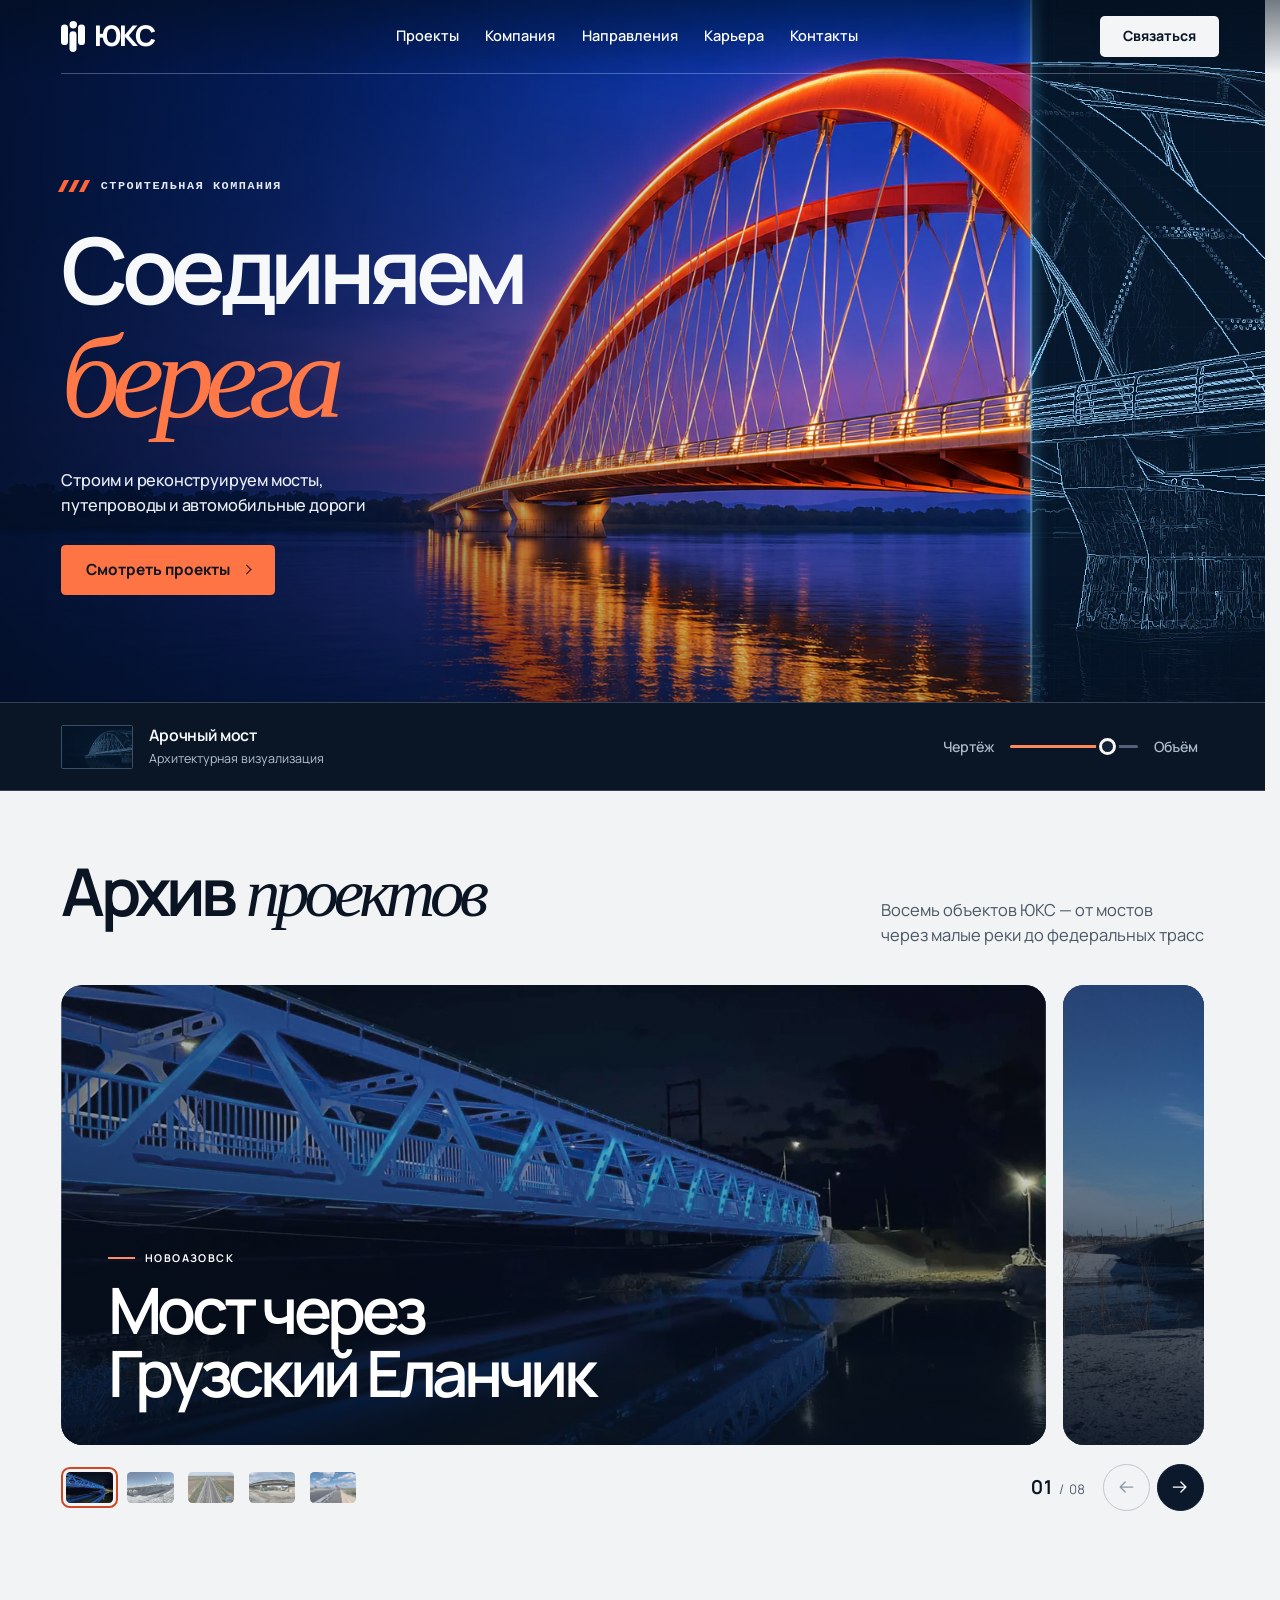
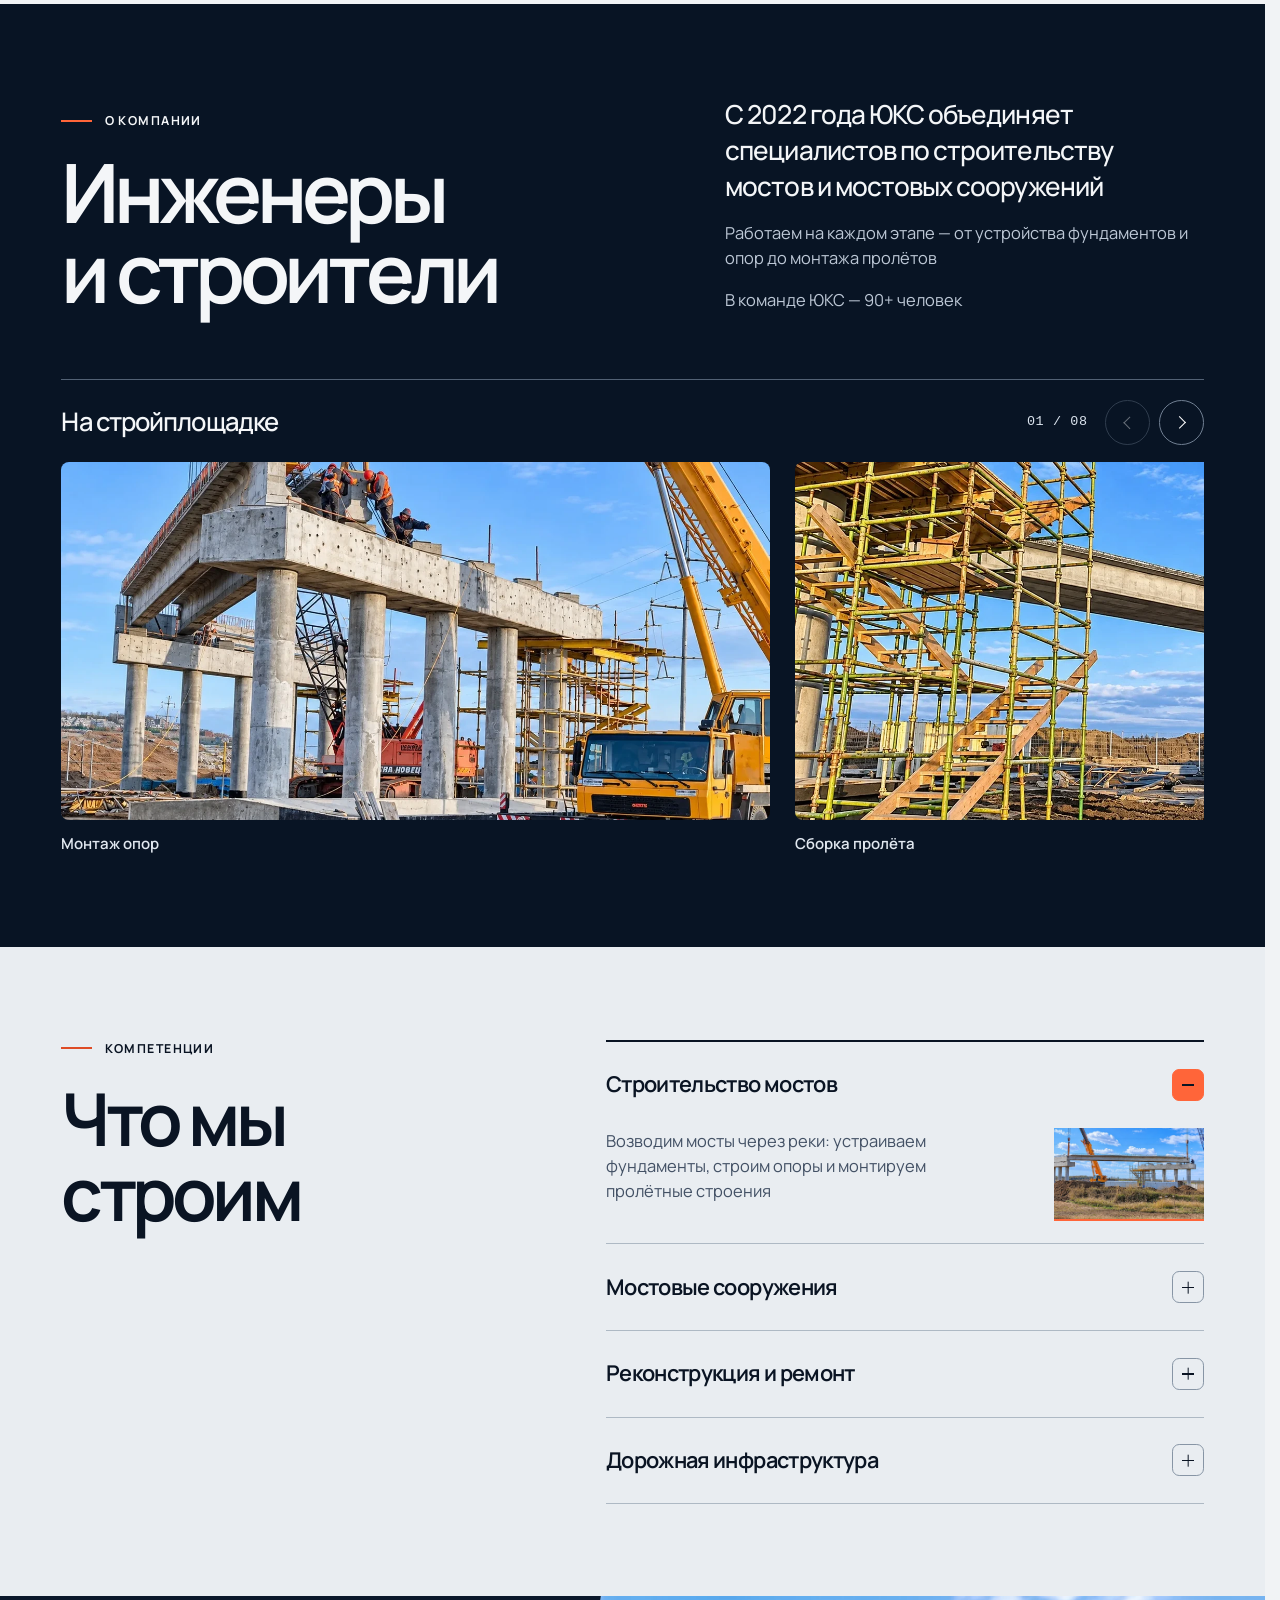
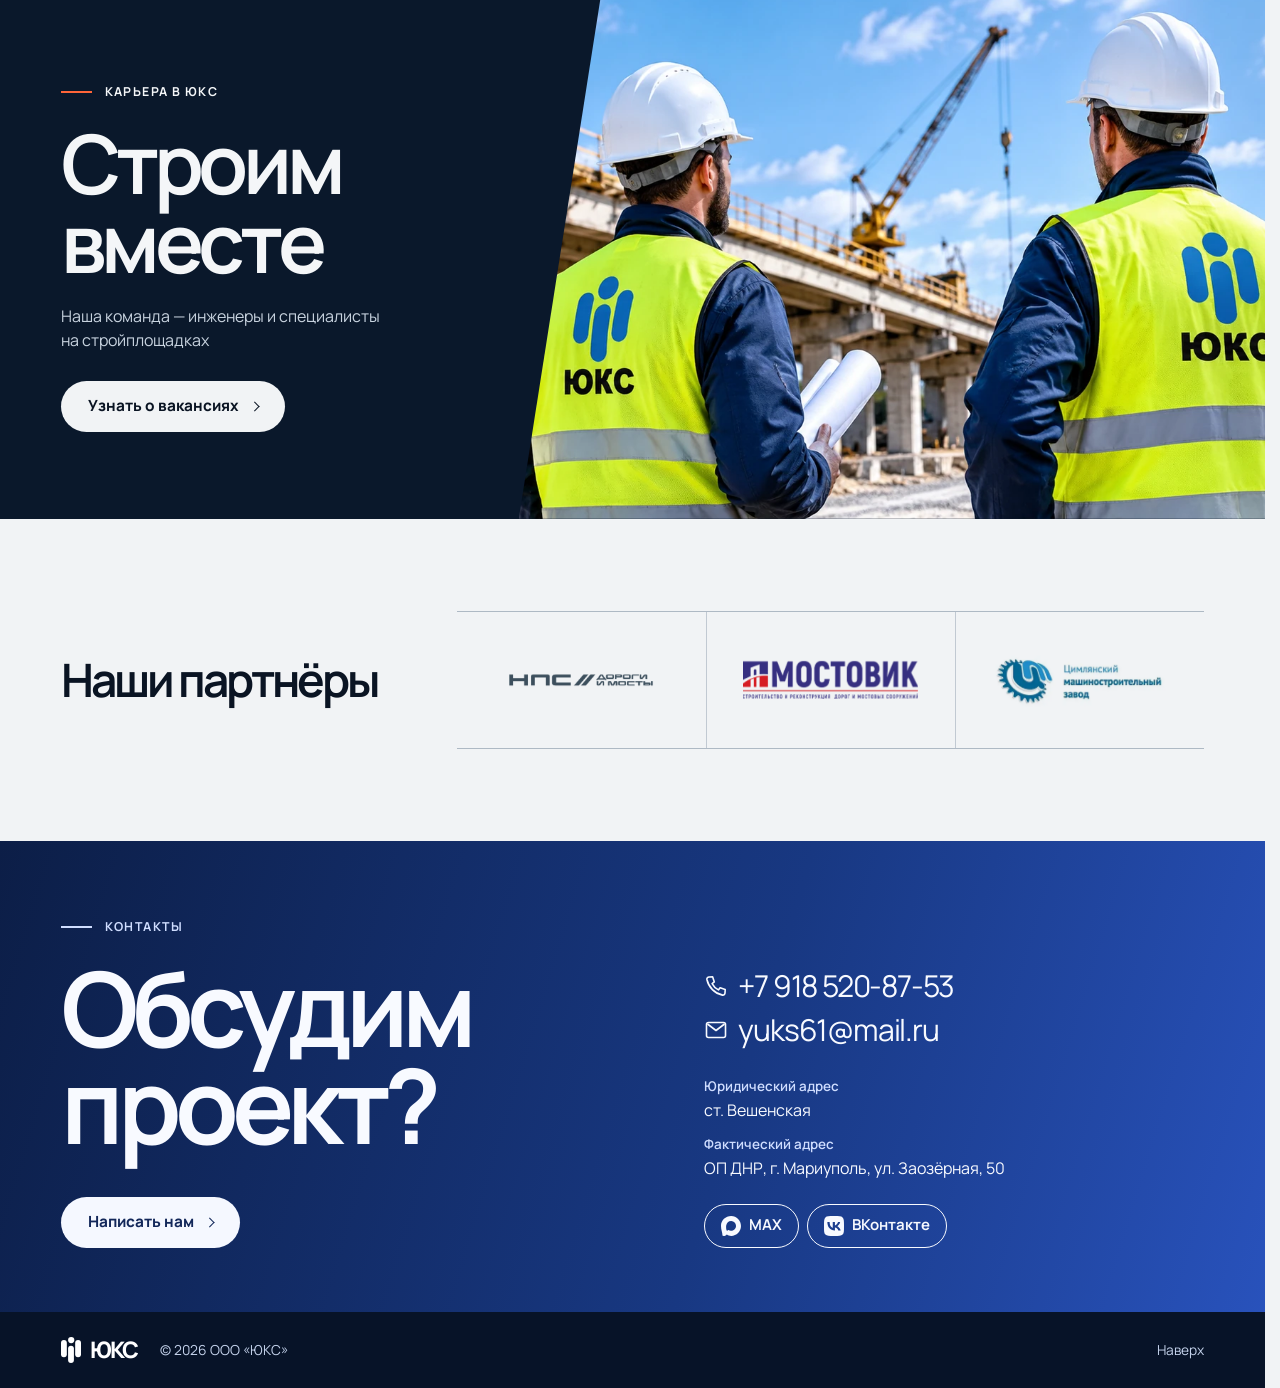
==== commit fed2063a: "Publish consolidated YUKS site with project photos and updated contacts" ====
--- a/custom-design/index.html
+++ b/custom-design/index.html
@@ -3,182 +3,17 @@
 <head>
   <meta charset="utf-8">
   <meta name="viewport" content="width=device-width, initial-scale=1">
-  <meta name="theme-color" content="#081424">
-  <meta name="description" content="Строительство, реконструкция и ремонт мостов: проекты, команда и контакты ЮКС">
   <title>ЮКС — мосты и транспортная инфраструктура</title>
-  <link rel="icon" href="assets/favicon.svg" type="image/svg+xml">
-  <link rel="preload" as="image" href="assets/bridge-atlas.webp" fetchpriority="high">
-  <link rel="stylesheet" href="styles.css">
-  <link rel="stylesheet" href="bridge-details.css">
-  <link rel="stylesheet" href="chapters.css">
-  <link rel="stylesheet" href="projects.css">
-  <link rel="stylesheet" href="contact.css">
-  <script src="app.js" defer></script>
-  <script src="bridge-details.js" defer></script>
-  <script src="motion.js" defer></script>
-  <script src="projects.js" defer></script>
-  <script src="contact.js" defer></script>
+  <link rel="canonical" href="https://sk-yuks.ru/">
+  <script>
+    const home = new URL(location.protocol === 'file:' ? '../index.html' : '../', location.href);
+    home.search = location.search;
+    home.hash = location.hash;
+    location.replace(home.href);
+  </script>
+  <noscript><meta http-equiv="refresh" content="0; url=../index.html"></noscript>
 </head>
 <body>
-  <a class="skip" href="#main">Перейти к содержанию</a>
-  <header class="mast" id="mast">
-    <div class="frame mast-inner">
-      <a class="brand" href="#home" aria-label="ЮКС — на главную"><img src="assets/logo-mark-white.svg" width="26" height="34" alt=""><span>ЮКС</span></a>
-      <nav class="primary-nav" id="primary-nav" aria-label="Основное меню">
-        <a href="#projects">Проекты</a><a href="#company">Компания</a><a href="#services">Направления</a><a href="#career">Карьера</a><a href="#contacts">Контакты</a>
-      </nav>
-      <div class="mast-actions">
-        <button class="contact-top" type="button" data-contact aria-haspopup="dialog">Связаться</button>
-        <button class="menu-switch" type="button" aria-expanded="false" aria-controls="primary-nav" aria-label="Открыть меню"><i></i><i></i></button>
-      </div>
-    </div>
-  </header>
-  <main id="main">
-    <section class="hero" id="home" aria-labelledby="hero-title">
-      <div class="bridge-stage">
-        <div class="bridge-media" id="bridge-media">
-          <div class="bridge-optics">
-            <img class="bridge-render" width="1672" height="941" src="assets/bridge-atlas.webp" alt="Визуализация оранжевого арочного моста над рекой в синий час" fetchpriority="high">
-            <div class="bridge-drawing" aria-hidden="true">
-              <img width="1672" height="941" src="assets/bridge-lines.webp" alt="">
-              <svg class="structure-notes" viewBox="0 0 1672 941" preserveAspectRatio="xMidYMid slice" aria-hidden="true">
-                <g><circle cx="1380" cy="178" r="4"/><path d="M1380 178l-70 86h-164"/><text x="1146" y="251">Несущая арка</text></g>
-                <g><circle cx="1294" cy="389" r="4"/><path d="M1294 389l58 -55h172"/><text x="1360" y="321">Подвески</text></g>
-                <g><circle cx="1070" cy="593" r="4"/><path d="M1070 593l55 90h178"/><text x="1130" y="712">Пролётное строение</text></g>
-              </svg>
-            </div>
-            <div class="scan-rule" aria-hidden="true"></div>
-          </div>
-          <div class="bridge-points" role="group" aria-label="Устройство моста"></div>
-        </div>
-        <div class="hero-shade" aria-hidden="true"></div>
-        <div class="frame hero-inner">
-          <div class="hero-copy">
-            <p class="category hero-category"><span class="engine-mark" aria-hidden="true"></span>Строительная компания</p>
-            <h1 id="hero-title"><span class="word-mask"><span>Соединяем</span></span> <span class="word-mask serif"><em>берега</em></span></h1>
-            <p class="hero-lede">Строим и реконструируем мосты,<br> путепроводы и автомобильные дороги</p>
-            <a class="pill hero-cta" href="#projects">Смотреть проекты</a>
-          </div>
-        </div>
-      </div>
-      <div class="instrument">
-        <div class="frame instrument-inner">
-          <div class="figure-credit">
-            <img width="80" height="45" src="assets/bridge-lines.webp" alt="">
-            <div><b>Арочный мост</b><span>Архитектурная визуализация</span></div>
-          </div>
-          <div class="compare-tools" role="group" aria-label="Сравнение чертежа и визуализации моста">
-            <button type="button" data-mix="0" aria-controls="bridge-media">Чертёж</button>
-            <label class="mix-control"><span class="sr-only">Переход от чертежа к объёмному виду</span><input type="range" min="0" max="100" step="1" value="100" aria-controls="bridge-media" id="bridge-mix"></label>
-            <button type="button" data-mix="100" aria-controls="bridge-media">Объём</button>
-          </div>
-        </div>
-      </div>
-    </section>
-    <section class="paper section projects" id="projects" aria-labelledby="projects-title">
-      <div class="frame">
-        <div class="section-heading" data-reveal="sequence">
-          <h2 id="projects-title">Архив <em>проектов</em></h2>
-          <p>Восемь объектов ЮКС — от мостов<br class="wide-only"> через малые реки до федеральных трасс</p>
-        </div>
-        <div id="project-catalog" data-reveal="panorama"></div>
-        <noscript><p>Среди объектов ЮКС — мост через Кальмиус в Калиновке, сооружения на трассе А-289 и мост через Грузский Еланчик в Ивановке</p></noscript>
-      </div>
-    </section>
-    <section class="company section" id="company" aria-labelledby="company-title">
-      <div class="frame">
-        <div class="company-grid">
-          <div class="company-title" data-reveal="sequence">
-            <p class="category"><span class="rule"></span>О компании</p>
-            <h2 id="company-title">Инженеры<br> и строители</h2>
-          </div>
-          <div class="company-lede" data-reveal="sequence">
-            <p>С 2022 года ЮКС объединяет специалистов по строительству мостов и мостовых сооружений</p>
-            <p>Работаем на каждом этапе — от устройства фундаментов и опор до монтажа пролётов</p>
-            <p>За каждым объектом стоят люди, техника и точность инженерных решений</p>
-          </div>
-        </div>
-        <div class="field-gallery" data-gallery role="region" aria-label="Фоторепортаж со стройплощадки">
-          <div class="gallery-top" data-reveal="sequence"><h3>На стройплощадке</h3><div class="gallery-tools"><span data-count>01 / 08</span><button type="button" class="round" data-prev aria-label="Предыдущая фотография"><i class="chevron back"></i></button><button type="button" class="round" data-next aria-label="Следующая фотография"><i class="chevron"></i></button></div></div>
-          <div class="photo-track" data-track aria-label="Фотографии стройплощадки">
-            <figure><img src="assets/about-construction.webp" width="1365" height="1022" loading="lazy" alt="Краны над бетонными опорами моста"><figcaption>Монтаж опор</figcaption></figure>
-            <figure><img src="assets/gallery/slide-2.webp" width="1365" height="1022" loading="lazy" alt="Строительные леса и кран у мостового пролёта"><figcaption>Сборка пролёта</figcaption></figure>
-            <figure><img src="assets/gallery/slide-3.webp" width="1365" height="1022" loading="lazy" alt="Автокран поднимает бетонную конструкцию"><figcaption>Подъём конструкции</figcaption></figure>
-            <figure><img src="assets/gallery/slide-4.webp" width="1365" height="1022" loading="lazy" alt="Краны устанавливают длинную мостовую балку"><figcaption>Установка балки</figcaption></figure>
-            <figure><img src="assets/gallery/slide-5.webp" width="935" height="701" loading="lazy" alt="Монтажник в страховочной привязи"><figcaption>Работа на высоте</figcaption></figure>
-            <figure><img src="assets/gallery/slide-6.webp" width="941" height="705" loading="lazy" alt="Подъёмник под мостовым полотном"><figcaption>Под мостовым полотном</figcaption></figure>
-            <figure><img src="assets/gallery/slide-7.webp" width="1086" height="814" loading="lazy" alt="Кран поднимает арматурный каркас"><figcaption>Армирование опоры</figcaption></figure>
-            <figure><img src="assets/gallery/slide-8.webp" width="1365" height="1022" loading="lazy" alt="Бригада укладывает арматуру мостового полотна"><figcaption>Работа с арматурой</figcaption></figure>
-          </div>
-        </div>
-      </div>
-    </section>
-    <section id="services" class="section paper" aria-labelledby="services-title">
-      <div class="frame service-grid">
-        <div data-reveal><p class="category"><span class="rule"></span>Компетенции</p><h2 id="services-title">Что мы<br> строим</h2></div>
-        <div class="service-list" data-reveal>
-          <details open>
-            <summary>Строительство мостов<span aria-hidden="true"></span></summary>
-            <div class="service-panel"><div class="service-body">
-              <p>Возводим мосты через реки: устраиваем фундаменты, строим опоры и монтируем пролётные строения</p>
-              <div class="service-photo"><img src="assets/gallery/slide-4.webp" alt="Монтаж мостовой балки двумя кранами" width="1365" height="1022" loading="lazy" decoding="async"></div>
-            </div></div>
-          </details>
-          <details>
-            <summary>Мостовые сооружения<span aria-hidden="true"></span></summary>
-            <div class="service-panel"><div class="service-body">
-              <p>Строим путепроводы и другие инженерные сооружения в составе транспортной инфраструктуры</p>
-              <div class="service-photo"><img src="assets/gallery/slide-2.webp" alt="Строительные леса у мостового пролёта" width="1365" height="1022" loading="lazy" decoding="async"></div>
-            </div></div>
-          </details>
-          <details>
-            <summary>Реконструкция и ремонт<span aria-hidden="true"></span></summary>
-            <div class="service-panel"><div class="service-body">
-              <p>При реконструкции мостовых переходов демонтируем старые конструкции и устанавливаем новые</p>
-              <div class="service-photo"><img src="assets/projects/kalinovka.webp" alt="Обновлённый мост через Кальмиус в Калиновке" width="1760" height="679" loading="lazy" decoding="async"></div>
-            </div></div>
-          </details>
-          <details>
-            <summary>Дорожная инфраструктура<span aria-hidden="true"></span></summary>
-            <div class="service-panel"><div class="service-body">
-              <p>Участвуем в развитии автомобильных дорог и транспортных коридоров, включая мостовые сооружения на федеральных трассах</p>
-              <div class="service-photo"><img src="assets/projects/a289.webp" alt="Вид сверху на трассу А-289" width="1058" height="939" loading="lazy" decoding="async"></div>
-            </div></div>
-          </details>
-        </div>
-      </div>
-    </section>
-    <section class="career" id="career" aria-labelledby="career-title">
-      <div class="frame career-grid">
-        <div class="career-photo"><img data-reveal="panorama" src="assets/team-workers.webp" width="1785" height="735" loading="lazy" alt="Специалисты ЮКС на стройплощадке у моста"></div>
-        <div class="career-copy" data-reveal="sequence">
-          <p class="category"><span class="rule"></span>Карьера в ЮКС</p>
-          <h2 id="career-title">Строим<br> вместе</h2>
-          <p>Наша команда — инженеры и специалисты на стройплощадках</p>
-          <button class="pill accent" type="button" data-contact="Вакансии" aria-haspopup="dialog">Узнать о вакансиях</button>
-        </div>
-      </div>
-    </section>
-    <section class="section partners paper" id="partners" aria-labelledby="partners-title">
-      <div class="frame">
-        <h2 class="partner-heading" id="partners-title" data-reveal>Наши партнёры</h2>
-        <ul class="partner-list" data-reveal="sequence">
-          <li><img src="assets/partner-nps.webp" alt="НПС — Дороги и мосты" width="360" height="180" loading="lazy"></li>
-          <li><img src="assets/partner-mostovik.webp" alt="Мостовик" width="361" height="78" loading="lazy"></li>
-          <li><img src="assets/partner-tsmz.webp" alt="Цимлянский машиностроительный завод" width="371" height="118" loading="lazy"></li>
-        </ul>
-      </div>
-    </section>
-  </main>
-  <footer id="contacts" class="footer">
-    <div class="frame">
-      <div class="footer-main">
-        <div data-reveal="sequence"><p class="category"><span class="rule"></span>Контакты</p><h2>Обсудим<br> проект?</h2><button class="pill accent" type="button" data-contact aria-haspopup="dialog">Написать нам</button></div>
-        <address data-reveal="sequence"><span>Мариуполь</span><a href="tel:+79185208753">+7 918 520-87-53</a><a href="mailto:yuks61@mail.ru">yuks61@mail.ru</a></address>
-      </div>
-      <div class="footer-end"><a class="brand" href="#home" aria-label="ЮКС — на главную"><img src="assets/logo-mark-white.svg" width="22" height="29" alt=""><span>ЮКС</span></a><small>© 2026 ООО «ЮКС»</small><a href="#home">Наверх</a></div>
-    </div>
-  </footer>
-  <dialog id="contact-dialog" aria-labelledby="contact-dialog-title"></dialog>
+  <a href="../index.html">Перейти на главную ЮКС</a>
 </body>
 </html>
